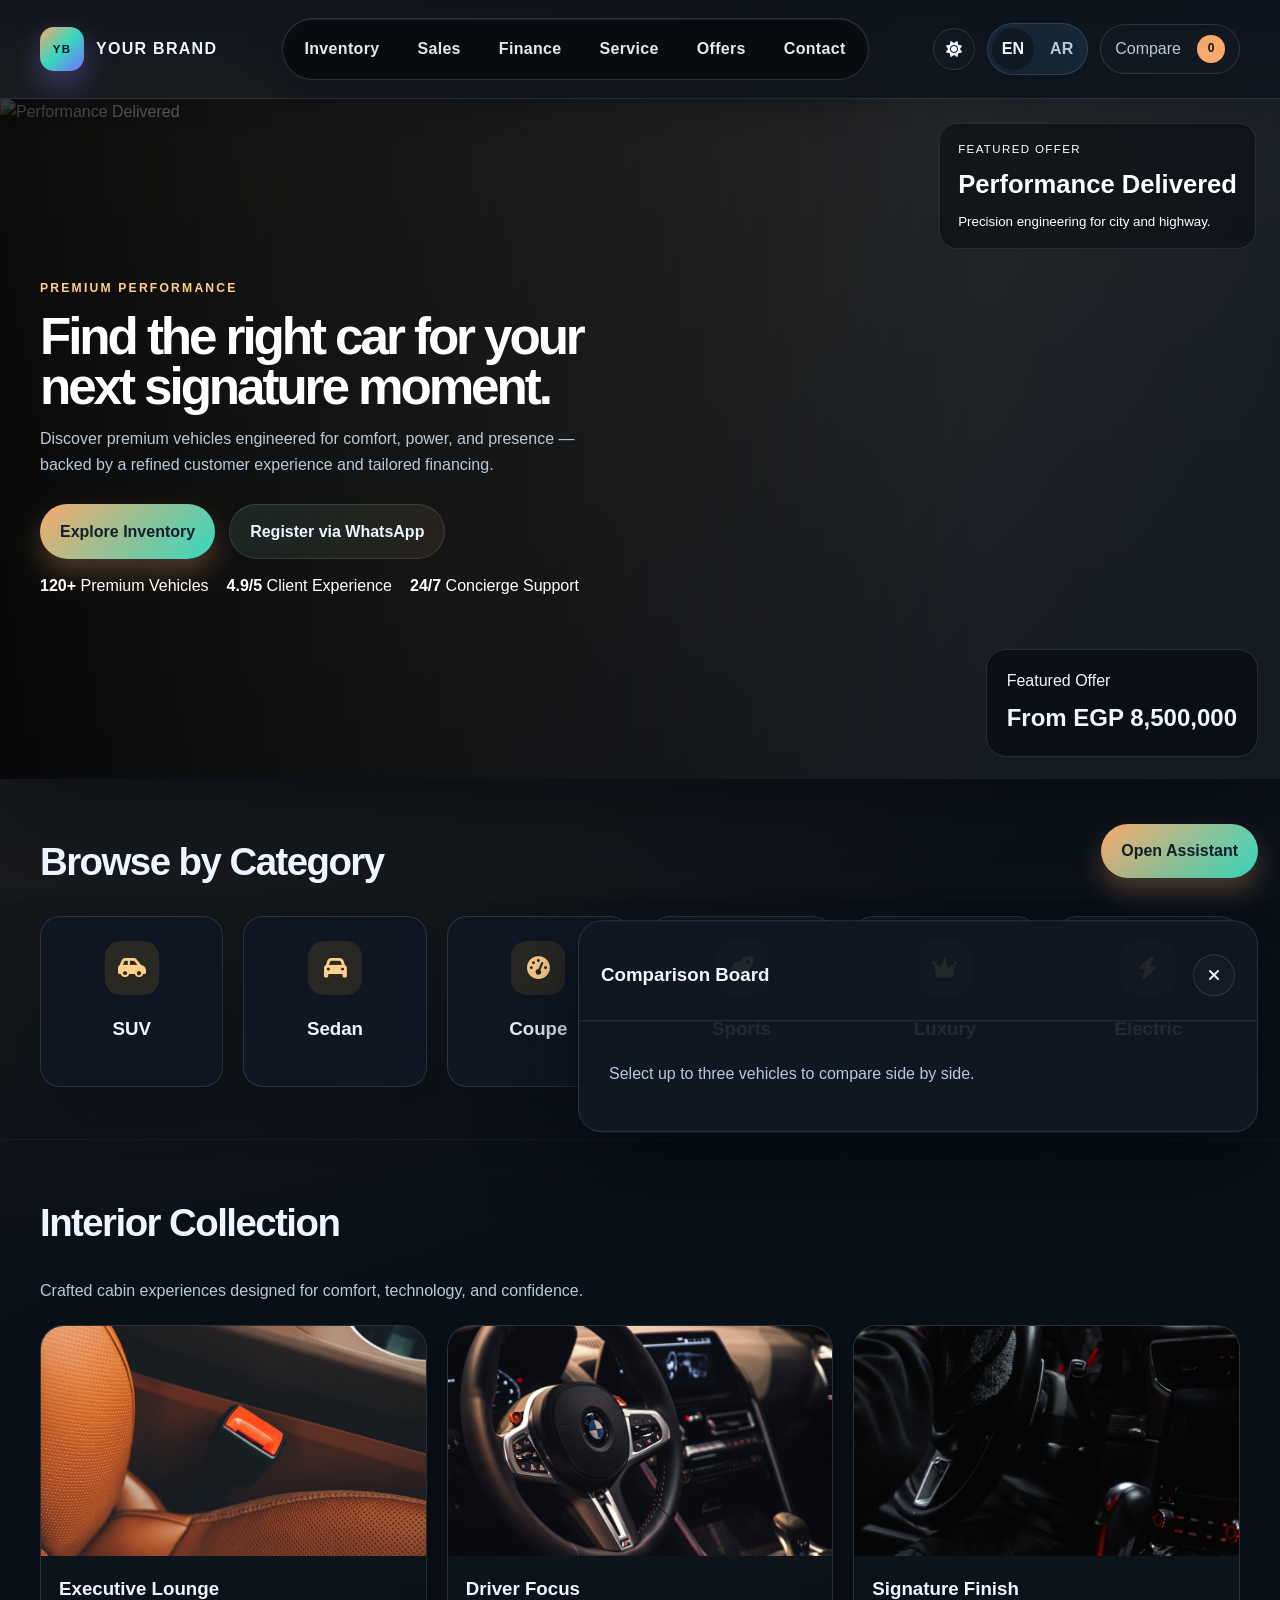
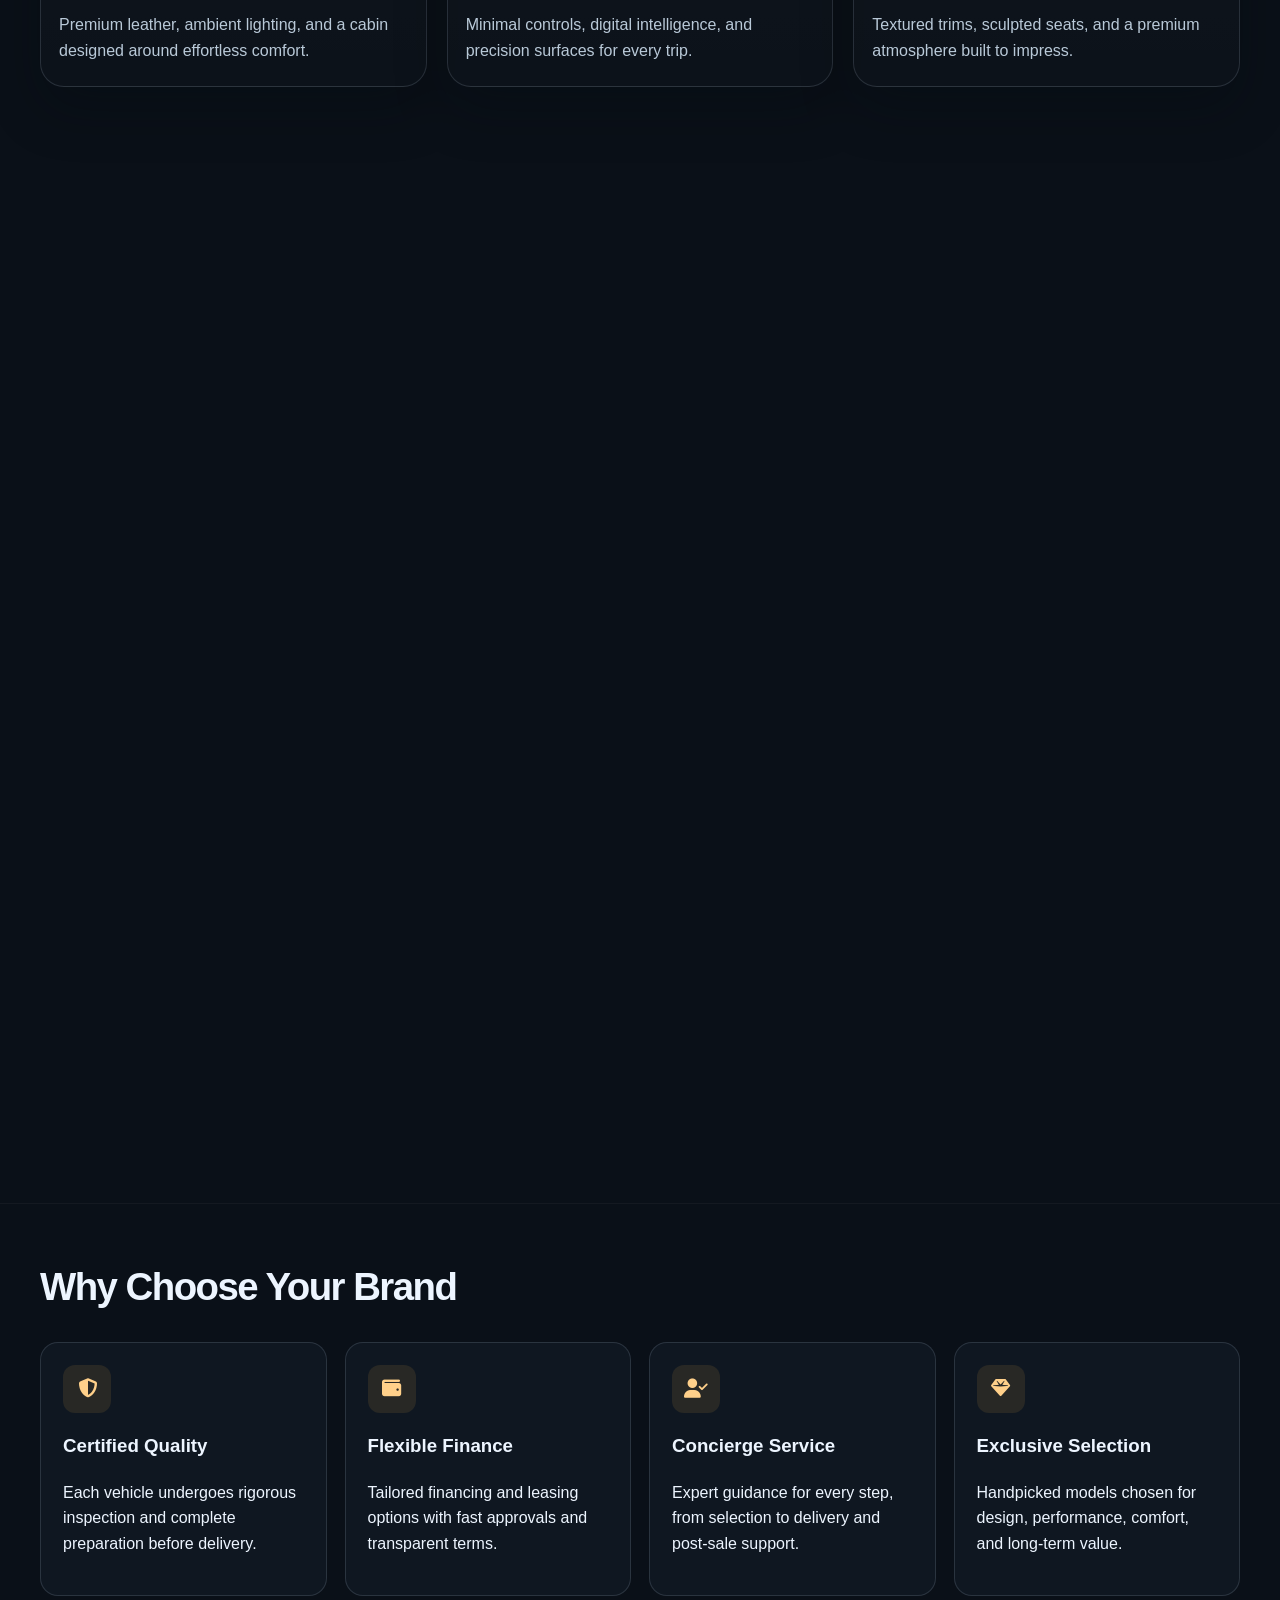
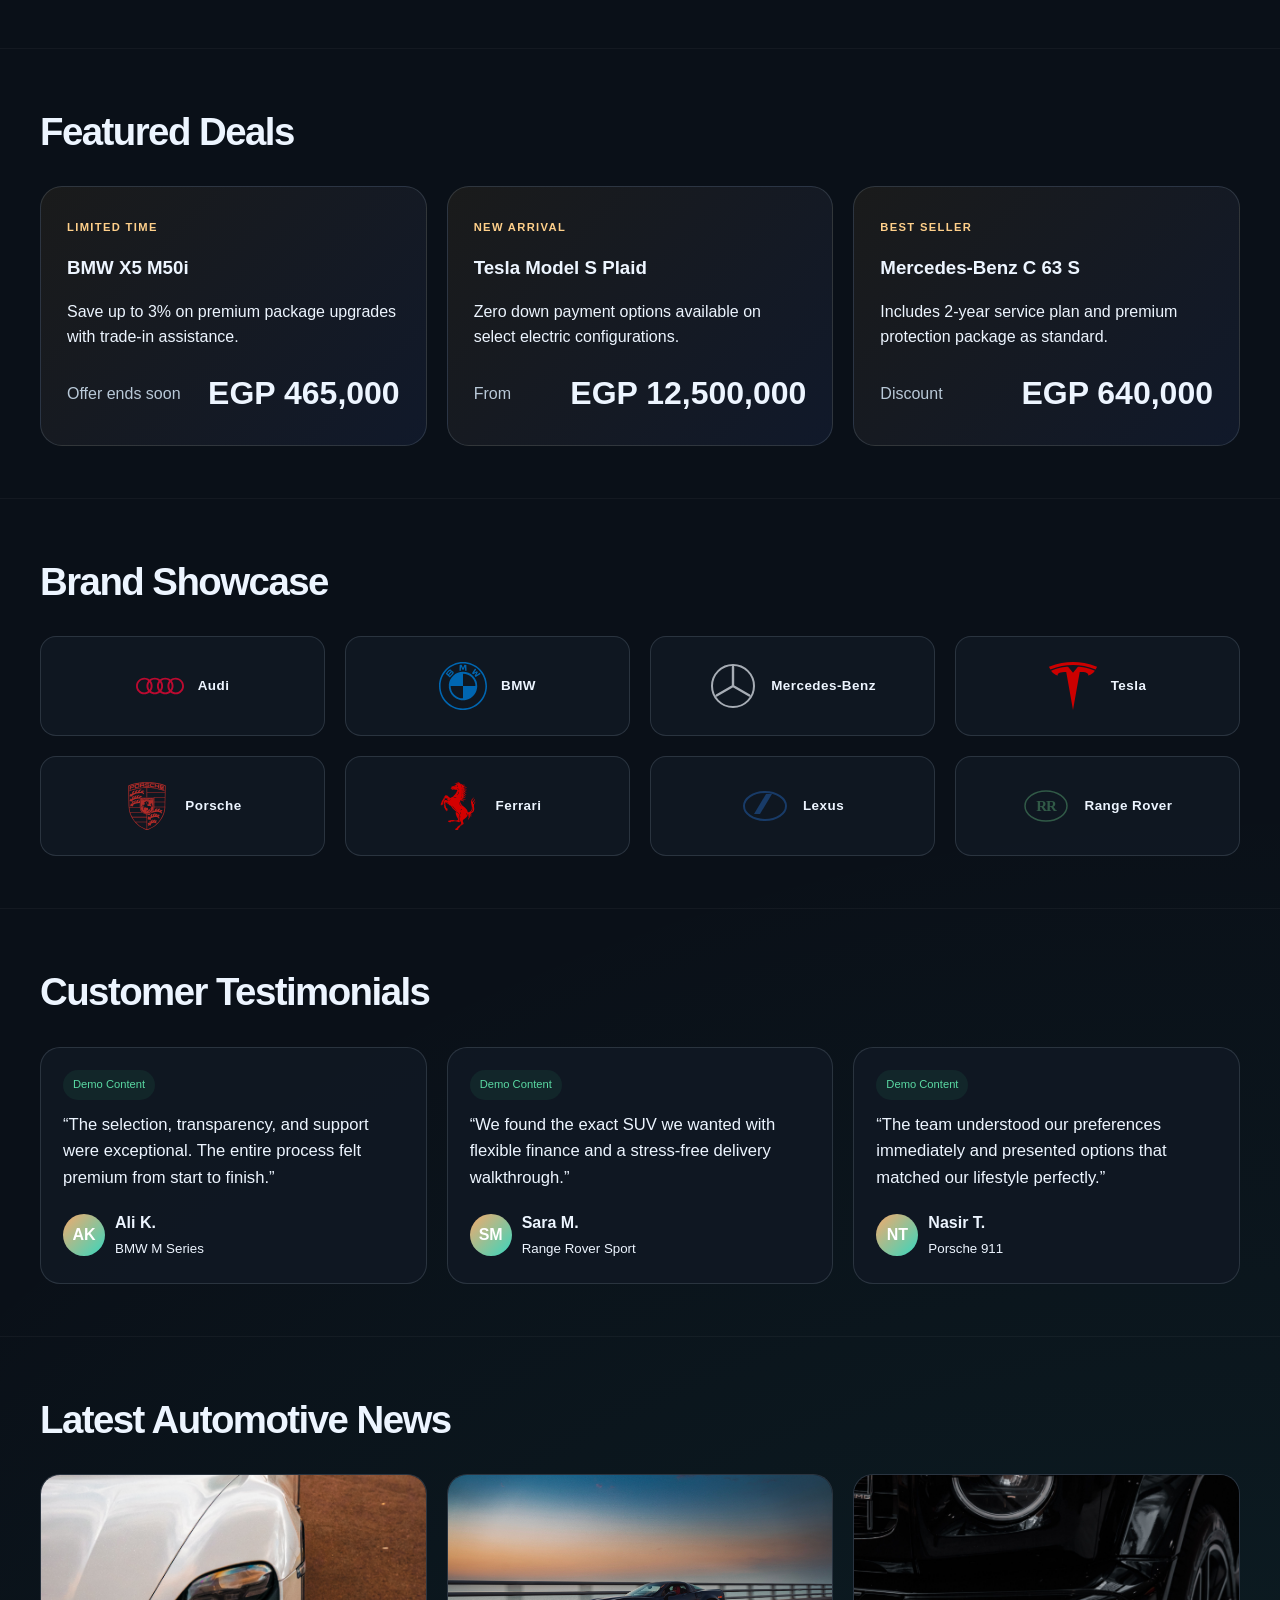
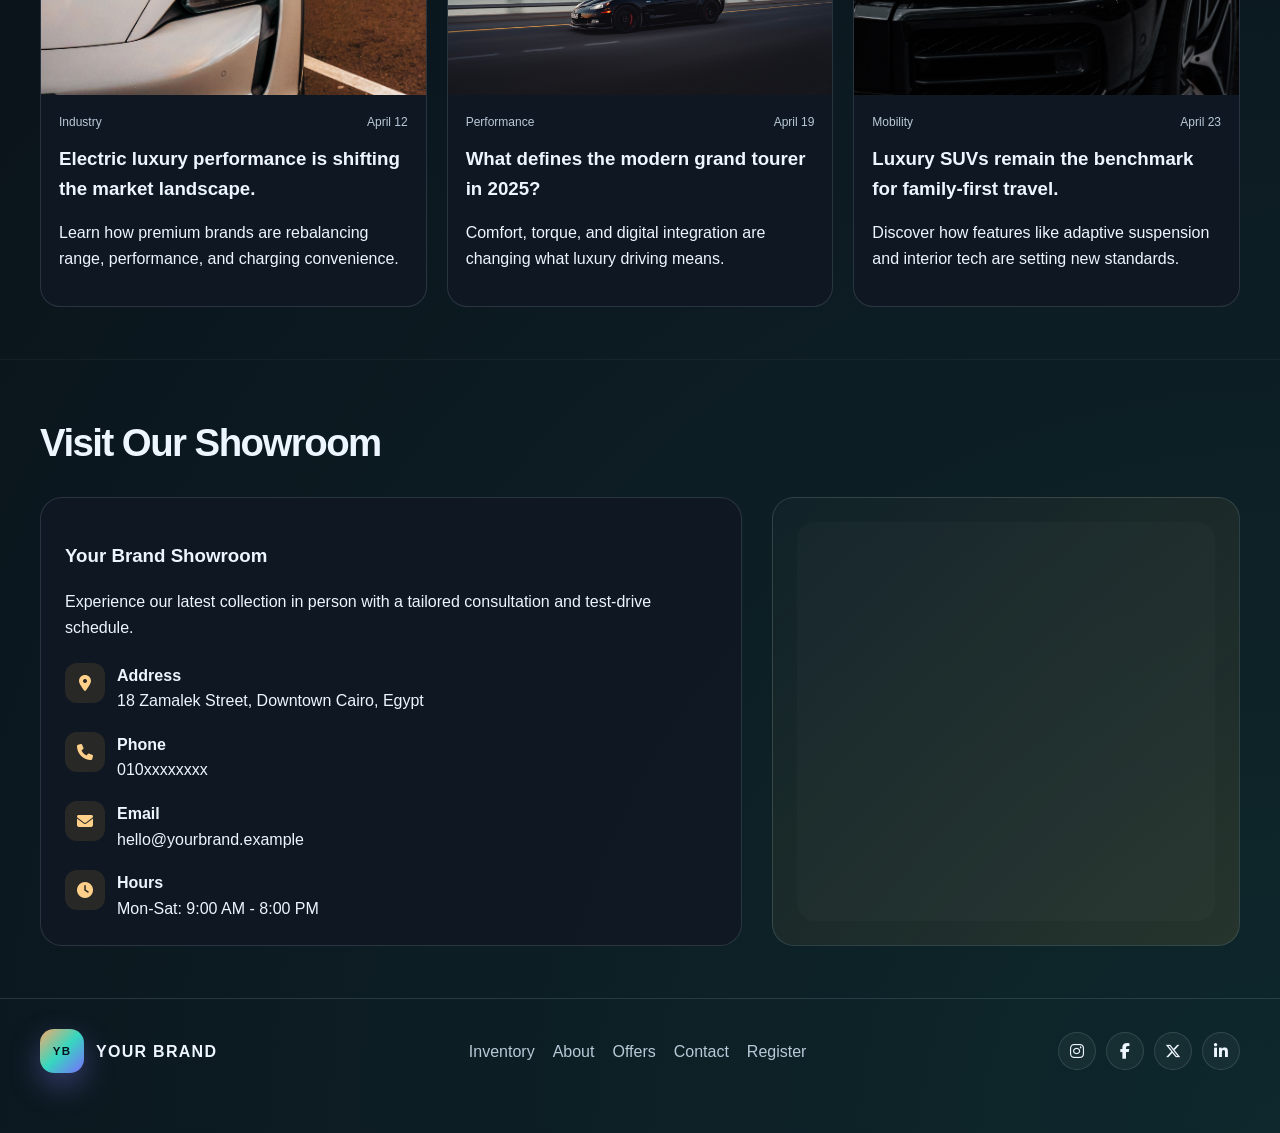
==== index.html @ ea5b1058 "First Car showroom" ====
<!DOCTYPE html>
<html lang="en" dir="ltr">
  <head>
    <meta charset="UTF-8" />
    <meta name="viewport" content="width=device-width, initial-scale=1.0" />
    <meta name="description" content="Your Brand offers premium luxury, performance, and electric vehicles with concierge support and tailored financing." />
    <title>Your Brand | Premium Car Dealership</title>
    <link rel="preconnect" href="https://fonts.googleapis.com" />
    <link rel="preconnect" href="https://fonts.gstatic.com" crossorigin />
    <link href="https://fonts.googleapis.com/css2?family=Inter:wght@400;500;600;700;800;900&display=swap" rel="stylesheet" />
    <link rel="stylesheet" href="https://cdnjs.cloudflare.com/ajax/libs/font-awesome/6.5.2/css/all.min.css" />
    <link rel="stylesheet" href="styles.css" />
    <script src="vehicle-data.js" defer></script>
    <script src="app.js" defer></script>
  </head>
  <body data-page="home">
    <header class="site-header">
      <div class="container header-inner">
        <a href="index.html" class="brand" aria-label="Your Brand home">
          <span class="brand-mark" aria-hidden="true"></span>
          <span>Your Brand</span>
        </a>

        <nav class="main-nav" aria-label="Main navigation" data-i18n-aria-label="mainNavigation">
          <a href="inventory.html" data-i18n="navInventory">Inventory</a>
          <a href="sales.html" data-i18n="navSales">Sales</a>
          <a href="finance.html" data-i18n="navFinance">Finance</a>
          <a href="service.html" data-i18n="navService">Service</a>
          <a href="#offers" data-i18n="navbarOffers">Offers</a>
          <a href="#contact" data-i18n="navbarContact">Contact</a>
        </nav>

        <div class="control-row">
          <button id="theme-toggle" class="icon-button" aria-label="Switch to light mode"><i class="fas fa-moon"></i></button>
          <div class="lang-switcher" aria-label="Language switcher" data-i18n-aria-label="languageSwitcher">
            <button class="lang-option is-active" data-lang-option="en" aria-pressed="true">EN</button>
            <button class="lang-option" data-lang-option="ar" aria-pressed="false">AR</button>
          </div>
          <button id="compare-toggle" class="ghost-button" type="button">Compare <span class="compare-badge" data-compare-count>0</span></button>
        </div>
      </div>
    </header>

    <main>
      <section class="hero">
        <div class="container hero-inner">
          <div class="hero-copy">
            <span class="eyebrow" data-i18n="heroEyebrow">Premium Performance</span>
            <h1 data-i18n="heroTitle">Find the right car for your next signature moment.</h1>
            <p data-i18n="heroText">Discover premium vehicles engineered for comfort, power, and presence — backed by a refined customer experience and tailored financing.</p>
            <div class="hero-actions">
              <a href="inventory.html" class="btn btn-primary" data-i18n="exploreInventory">Explore Inventory</a>
              <a href="register.html" class="btn btn-secondary" data-i18n="registerViaWhatsApp">Register via WhatsApp</a>
            </div>
            <ul class="hero-metrics" aria-label="Dealership stats">
              <li><strong>120+</strong> <span data-i18n="heroMetric1">Premium Vehicles</span></li>
              <li><strong>4.9/5</strong> <span data-i18n="heroMetric2">Client Experience</span></li>
              <li><strong>24/7</strong> <span data-i18n="heroMetric3">Concierge Support</span></li>
            </ul>
          </div>

          <div class="hero-visual">
            <div class="hero-gallery" aria-live="polite"></div>
            <div class="hero-badge">
              <span data-i18n="featuredOffer">Featured Offer</span>
              <strong><span data-i18n="offerFrom">From</span> <span data-featured-price>EGP 8,500,000</span></strong>
            </div>
          </div>
        </div>
      </section>

      <section class="section" data-reveal>
        <div class="container">
          <div class="section-header">
            <h2 data-i18n="categoriesTitle">Browse by Category</h2>
          </div>

          <div class="category-grid">
            <article class="category-card" data-reveal><div class="icon"><i class="fas fa-car-side"></i></div><h3 data-i18n="categorySUV">SUV</h3></article>
            <article class="category-card" data-reveal><div class="icon"><i class="fas fa-car"></i></div><h3 data-i18n="categorySedan">Sedan</h3></article>
            <article class="category-card" data-reveal><div class="icon"><i class="fas fa-tachometer-alt"></i></div><h3 data-i18n="categoryCoupe">Coupe</h3></article>
            <article class="category-card" data-reveal><div class="icon"><i class="fas fa-rocket"></i></div><h3 data-i18n="categorySports">Sports</h3></article>
            <article class="category-card" data-reveal><div class="icon"><i class="fas fa-crown"></i></div><h3 data-i18n="categoryLuxury">Luxury</h3></article>
            <article class="category-card" data-reveal><div class="icon"><i class="fas fa-bolt"></i></div><h3 data-i18n="categoryElectric">Electric</h3></article>
          </div>
        </div>
      </section>

      <section class="section" data-reveal>
        <div class="container">
          <div class="section-header">
            <h2 data-i18n="interiorTitle">Interior Collection</h2>
          </div>
          <p class="section-intro" data-i18n="interiorIntro">Crafted cabin experiences designed for comfort, technology, and confidence.</p>
          <div class="interior-grid">
            <article class="interior-card" data-reveal>
              <img src="pexels-mohit-hambiria-92377455-17339319.jpg" alt="Executive lounge interior" />
              <div class="interior-card__content">
                <h3 data-i18n="interiorLounge">Executive Lounge</h3>
                <p data-i18n="interiorDescription1">Premium leather, ambient lighting, and a cabin designed around effortless comfort.</p>
              </div>
            </article>
            <article class="interior-card" data-reveal>
              <img src="pexels-jarne-aerts-3175149-6873675.jpg" alt="Driver-focused cabin" />
              <div class="interior-card__content">
                <h3 data-i18n="interiorDrive">Driver Focus</h3>
                <p data-i18n="interiorDescription2">Minimal controls, digital intelligence, and precision surfaces for every trip.</p>
              </div>
            </article>
            <article class="interior-card" data-reveal>
              <img src="pexels-tima-miroshnichenko-6872585.jpg" alt="Luxury interior detail" />
              <div class="interior-card__content">
                <h3 data-i18n="interiorSignature">Signature Finish</h3>
                <p data-i18n="interiorDescription3">Textured trims, sculpted seats, and a premium atmosphere built to impress.</p>
              </div>
            </article>
          </div>
        </div>
      </section>

      <section class="section" data-reveal>
        <div class="container">
          <div class="section-header">
            <h2 data-i18n="ourDepartments">Our Departments</h2>
          </div>
          <div class="department-grid">
            <article class="department-card" data-reveal>
              <div class="icon"><i class="fas fa-car-side"></i></div>
              <h3 data-i18n="navSales">Sales</h3>
              <p data-i18n="deptSalesText">Find the right premium vehicle based on budget, lifestyle, and usage.</p>
              <a href="sales.html" class="text-link" data-i18n="visitDepartment">Visit department</a>
            </article>
            <article class="department-card" data-reveal>
              <div class="icon"><i class="fas fa-wallet"></i></div>
              <h3 data-i18n="navFinance">Finance</h3>
              <p data-i18n="deptFinanceText">Tailored financing and payment plans built around your ownership goals.</p>
              <a href="finance.html" class="text-link" data-i18n="visitDepartment">Visit department</a>
            </article>
            <article class="department-card" data-reveal>
              <div class="icon"><i class="fas fa-screwdriver-wrench"></i></div>
              <h3 data-i18n="navService">Service</h3>
              <p data-i18n="deptServiceText">Keep every performance machine in top form with premium care and support.</p>
              <a href="service.html" class="text-link" data-i18n="visitDepartment">Visit department</a>
            </article>
            <article class="department-card" data-reveal>
              <div class="icon"><i class="fas fa-user-plus"></i></div>
              <h3 data-i18n="navRegister">Registration</h3>
              <p data-i18n="deptRegistrationText">Send your inquiry directly to our WhatsApp team for a quick response.</p>
              <a href="register.html" class="text-link" data-i18n="registerNow">Register now</a>
            </article>
          </div>
        </div>
      </section>

      <section class="section" id="inventory-preview" data-reveal>
        <div class="container">
          <div class="section-header">
            <h2 data-i18n="featuredTitle">Featured Vehicles</h2>
            <a href="inventory.html" data-i18n="viewAllInventory">View All</a>
          </div>
          <div id="featured-vehicles" class="featured-grid"></div>
        </div>
      </section>

      <section class="section" id="about">
        <div class="container">
          <div class="section-header">
            <h2 data-i18n="whyUsTitle">Why Choose Your Brand</h2>
          </div>
          <div class="why-grid">
            <article class="feature-box">
              <div class="icon"><i class="fas fa-shield-alt"></i></div>
              <h3 data-i18n="whyQuality">Certified Quality</h3>
              <p data-i18n="whyQualityText">Each vehicle undergoes rigorous inspection and complete preparation before delivery.</p>
            </article>
            <article class="feature-box">
              <div class="icon"><i class="fas fa-wallet"></i></div>
              <h3 data-i18n="whyFinance">Flexible Finance</h3>
              <p data-i18n="whyFinanceText">Tailored financing and leasing options with fast approvals and transparent terms.</p>
            </article>
            <article class="feature-box">
              <div class="icon"><i class="fas fa-user-check"></i></div>
              <h3 data-i18n="whyConcierge">Concierge Service</h3>
              <p data-i18n="whyConciergeText">Expert guidance for every step, from selection to delivery and post-sale support.</p>
            </article>
            <article class="feature-box">
              <div class="icon"><i class="fas fa-gem"></i></div>
              <h3 data-i18n="whyExclusive">Exclusive Selection</h3>
              <p data-i18n="whyExclusiveText">Handpicked models chosen for design, performance, comfort, and long-term value.</p>
            </article>
          </div>
        </div>
      </section>

      <section class="section" id="offers">
        <div class="container">
          <div class="section-header">
            <h2 data-i18n="offersTitle">Featured Deals</h2>
          </div>
          <div class="offers-grid">
            <article class="offer-card">
              <span class="tag" data-i18n="offerTagLimited">Limited Time</span>
              <h3>BMW X5 M50i</h3>
              <p data-i18n="offerLuxuryText">Save up to 3% on premium package upgrades with trade-in assistance.</p>
              <div class="offer-meta">
                <span data-i18n="offerEndsSoon">Offer ends soon</span>
                <span class="price" data-offer-price="bmw-x5-m50i" data-price-mode="discount" data-price-rate="0.03">EGP 465,000</span>
              </div>
            </article>
            <article class="offer-card">
              <span class="tag" data-i18n="offerTagNew">New Arrival</span>
              <h3>Tesla Model S Plaid</h3>
              <p data-i18n="offerElectricText">Zero down payment options available on select electric configurations.</p>
              <div class="offer-meta">
                <span data-i18n="offerFrom">From</span>
                <span class="price" data-offer-price="tesla-model-s-plaid">EGP 12,500,000</span>
              </div>
            </article>
            <article class="offer-card">
              <span class="tag" data-i18n="offerTagBest">Best Seller</span>
              <h3>Mercedes-Benz C 63 S</h3>
              <p data-i18n="offerServiceText">Includes 2-year service plan and premium protection package as standard.</p>
              <div class="offer-meta">
                <span data-i18n="offerDiscount">Discount</span>
                <span class="price" data-offer-price="mercedes-c63-s" data-price-mode="discount" data-price-rate="0.05">EGP 640,000</span>
              </div>
            </article>
          </div>
        </div>
      </section>

      <section class="section">
        <div class="container">
          <div class="section-header">
            <h2 data-i18n="brandsTitle">Brand Showcase</h2>
          </div>
          <div class="brand-showcase">
            <div class="brand-pill">
              <img class="brand-pill__logo" src="assets/brands/audi.svg" alt="" />
              <span class="brand-pill__wordmark">Audi</span>
            </div>
            <div class="brand-pill">
              <img class="brand-pill__logo" src="assets/brands/bmw.svg" alt="" />
              <span class="brand-pill__wordmark">BMW</span>
            </div>
            <div class="brand-pill">
              <svg class="brand-pill__logo brand-pill__logo--mercedes" viewBox="0 0 48 48" aria-hidden="true">
                <circle cx="24" cy="24" r="21" fill="none" stroke="currentColor" stroke-width="2" />
                <path d="M24 24V5M24 24 7.55 33.5M24 24l16.45 9.5" fill="none" stroke="currentColor" stroke-width="2.4" stroke-linecap="round" />
              </svg>
              <span class="brand-pill__wordmark">Mercedes-Benz</span>
            </div>
            <div class="brand-pill">
              <img class="brand-pill__logo" src="assets/brands/tesla.svg" alt="" />
              <span class="brand-pill__wordmark">Tesla</span>
            </div>
            <div class="brand-pill">
              <img class="brand-pill__logo" src="assets/brands/porsche.svg" alt="" />
              <span class="brand-pill__wordmark">Porsche</span>
            </div>
            <div class="brand-pill">
              <img class="brand-pill__logo" src="assets/brands/ferrari.svg" alt="" />
              <span class="brand-pill__wordmark">Ferrari</span>
            </div>
            <div class="brand-pill">
              <svg class="brand-pill__logo brand-pill__logo--lexus" viewBox="0 0 48 48" aria-hidden="true">
                <ellipse cx="24" cy="24" rx="21" ry="14" fill="none" stroke="currentColor" stroke-width="2" />
                <path d="M31 12 19 32h-6l12-20z" fill="currentColor" />
              </svg>
              <span class="brand-pill__wordmark">Lexus</span>
            </div>
            <div class="brand-pill">
              <svg class="brand-pill__logo brand-pill__logo--range-rover" viewBox="0 0 48 48" aria-hidden="true">
                <ellipse cx="24" cy="24" rx="21" ry="15" fill="none" stroke="currentColor" stroke-width="1.5" />
                <text x="24" y="29" text-anchor="middle" fill="currentColor" font-family="Georgia, serif" font-size="15" font-weight="700" letter-spacing="-1">RR</text>
              </svg>
              <span class="brand-pill__wordmark">Range Rover</span>
            </div>
          </div>
        </div>
      </section>

      <section class="section">
        <div class="container">
          <div class="section-header">
            <h2 data-i18n="testimonialsTitle">Customer Testimonials</h2>
          </div>
          <div class="testimonial-grid">
            <article class="testimonial-card">
              <span class="badge" data-i18n="demoContent">Demo Content</span>
              <blockquote data-i18n="testimonialOne">“The selection, transparency, and support were exceptional. The entire process felt premium from start to finish.”</blockquote>
              <div class="author">
                <div class="avatar">AK</div>
                <div><strong>Ali K.</strong><br><small>BMW M Series</small></div>
              </div>
            </article>
            <article class="testimonial-card">
              <span class="badge" data-i18n="demoContent">Demo Content</span>
              <blockquote data-i18n="testimonialTwo">“We found the exact SUV we wanted with flexible finance and a stress-free delivery walkthrough.”</blockquote>
              <div class="author">
                <div class="avatar">SM</div>
                <div><strong>Sara M.</strong><br><small>Range Rover Sport</small></div>
              </div>
            </article>
            <article class="testimonial-card">
              <span class="badge" data-i18n="demoContent">Demo Content</span>
              <blockquote data-i18n="testimonialThree">“The team understood our preferences immediately and presented options that matched our lifestyle perfectly.”</blockquote>
              <div class="author">
                <div class="avatar">NT</div>
                <div><strong>Nasir T.</strong><br><small>Porsche 911</small></div>
              </div>
            </article>
          </div>
        </div>
      </section>

      <section class="section">
        <div class="container">
          <div class="section-header">
            <h2 data-i18n="newsTitle">Latest Automotive News</h2>
          </div>
          <div class="news-grid">
            <article class="news-card">
              <img src="pexels-photobombcars-11202317.jpg" alt="Electric vehicle news" />
              <div class="news-card__content">
                <div class="meta"><span data-i18n="newsCategoryIndustry">Industry</span><span>April 12</span></div>
                <h3 data-i18n="newsOneTitle">Electric luxury performance is shifting the market landscape.</h3>
                <p data-i18n="newsOneText">Learn how premium brands are rebalancing range, performance, and charging convenience.</p>
              </div>
            </article>
            <article class="news-card">
              <img src="pexels-a2pro-6509107.jpg" alt="Performance drive story" />
              <div class="news-card__content">
                <div class="meta"><span data-i18n="newsCategoryPerformance">Performance</span><span>April 19</span></div>
                <h3 data-i18n="newsTwoTitle">What defines the modern grand tourer in 2025?</h3>
                <p data-i18n="newsTwoText">Comfort, torque, and digital integration are changing what luxury driving means.</p>
              </div>
            </article>
            <article class="news-card">
              <img src="pexels-lgorincioi-8265503.jpg" alt="SUV and family mobility" />
              <div class="news-card__content">
                <div class="meta"><span data-i18n="newsCategoryMobility">Mobility</span><span>April 23</span></div>
                <h3 data-i18n="newsThreeTitle">Luxury SUVs remain the benchmark for family-first travel.</h3>
                <p data-i18n="newsThreeText">Discover how features like adaptive suspension and interior tech are setting new standards.</p>
              </div>
            </article>
          </div>
        </div>
      </section>

      <section class="section" id="contact">
        <div class="container">
          <div class="section-header">
            <h2 data-i18n="contactTitle">Visit Our Showroom</h2>
          </div>

          <div class="contact-wrap">
            <div class="contact-details">
              <h3 data-i18n="showroomName">Your Brand Showroom</h3>
              <p data-i18n="showroomDescription">Experience our latest collection in person with a tailored consultation and test-drive schedule.</p>
              <ul class="contact-list">
                <li class="contact-row">
                  <i class="fas fa-map-marker-alt"></i>
                  <div>
                    <strong data-i18n="address">Address</strong><br>
                    <span>18 Zamalek Street, Downtown Cairo, Egypt</span>
                  </div>
                </li>
                <li class="contact-row">
                  <i class="fas fa-phone"></i>
                  <div>
                    <strong data-i18n="phone">Phone</strong><br>
                    <span data-i18n="registerPhonePlaceholder">010xxxxxxxx</span>
                  </div>
                </li>
                <li class="contact-row">
                  <i class="fas fa-envelope"></i>
                  <div>
                    <strong data-i18n="email">Email</strong><br>
                    <span data-i18n="contactEmailText">hello@yourbrand.example</span>
                  </div>
                </li>
                <li class="contact-row">
                  <i class="fas fa-clock"></i>
                  <div>
                    <strong data-i18n="hours">Hours</strong><br>
                    <span data-i18n="contactHoursText">Mon-Sat: 9:00 AM - 8:00 PM</span>
                  </div>
                </li>
              </ul>
            </div>
 
            <div class="map-placeholder">
              <iframe
                class="map-frame"
                src="https://www.google.com/maps?q=Cairo%20Downtown%2C%20Egypt&z=13&output=embed"
                loading="lazy"
                referrerpolicy="no-referrer-when-downgrade"
                title="Your Brand showroom location map"
                allowfullscreen>
              </iframe>
            </div>
          </div>
        </div>
      </section>
    </main>

    <footer class="site-footer">
      <div class="container footer-inner">
        <div>
          <div class="brand" aria-label="Your Brand footer logo">
            <span class="brand-mark" aria-hidden="true"></span>
            <span>Your Brand</span>
          </div>
        </div>
        <div class="footer-links">
          <a href="inventory.html">Inventory</a>
          <a href="#about">About</a>
          <a href="#offers">Offers</a>
          <a href="#contact">Contact</a>
          <a href="register.html">Register</a>
        </div>
        <div class="social-links">
          <a href="#" aria-label="Instagram"><i class="fab fa-instagram"></i></a>
          <a href="#" aria-label="Facebook"><i class="fab fa-facebook-f"></i></a>
          <a href="#" aria-label="X"><i class="fab fa-x-twitter"></i></a>
          <a href="#" aria-label="LinkedIn"><i class="fab fa-linkedin-in"></i></a>
        </div>
      </div>
    </footer>

    <aside id="compare-panel" class="compare-panel" aria-label="Vehicle comparison panel" data-i18n-aria-label="compareTitle" aria-hidden="true">
      <div class="compare-panel__header">
        <h3 data-i18n="compareTitle">Comparison Board</h3>
        <button id="compare-close" class="icon-button" type="button" aria-label="Close comparison panel" data-i18n-aria-label="closeComparison"><i class="fas fa-xmark"></i></button>
      </div>
      <div class="compare-panel__body">
        <table id="compare-table" class="compare-table"></table>
      </div>
    </aside>

    <aside id="assistant-widget" class="assistant-widget" aria-live="polite">
      <div class="assistant-header">
        <strong><span class="dot"></span> <span data-i18n="assistantTitle">Dealership Assistant</span></strong>
        <div class="assistant-actions">
          <button id="assistant-minimize" type="button" aria-label="Minimize assistant"><i class="fas fa-window-minimize"></i></button>
          <button id="assistant-close" type="button" aria-label="Close assistant"><i class="fas fa-xmark"></i></button>
        </div>
      </div>
      <div class="assistant-body">
        <div id="assistant-output" class="assistant-message" data-i18n="assistantDefault">I can recommend vehicles from the current inventory, explain differences, and help you book a test drive.</div>
      </div>
      <div class="assistant-form">
        <form id="assistant-form">
          <input id="assistant-input" type="text" data-i18n-placeholder="assistantPlaceholder" placeholder="Ask about budget, features, or vehicle matching…" />
          <button type="submit" data-i18n="assistantAsk">Ask</button>
        </form>
      </div>
    </aside>

    <button id="assistant-toggle" class="btn btn-primary assistant-reopen" type="button" data-i18n="assistantOpen">Open Assistant</button>
  </body>
</html>
---- styles.css ----
:root {
  --bg: #0a1018;
  --bg-alt: #121d2d;
  --panel: rgba(17, 24, 35, 0.92);
  --panel-soft: #182738;
  --line: rgba(196, 211, 235, 0.15);
  --text: #edf5ff;
  --muted: #b9c9d8;
  --primary: #f6a96b;
  --primary-strong: #ffd08a;
  --secondary: #36d7bf;
  --secondary-strong: #8df0dd;
  --accent: #7a6dff;
  --accent-soft: rgba(122, 109, 255, 0.17);
  --success: #5ad9a3;
  --danger: #ff6f7f;
  --shadow: 0 30px 90px rgba(4, 9, 15, 0.7);
  --soft-shadow: 0 22px 52px rgba(4, 9, 15, 0.28);
  --container: min(1200px, calc(100% - 40px));
}

body[data-theme="light"] {
  --bg: #f5efe7;
  --bg-alt: #f8f3eb;
  --panel: rgba(255, 255, 255, 0.96);
  --panel-soft: #f4ece1;
  --line: rgba(42, 54, 70, 0.12);
  --text: #1d2a37;
  --muted: #597084;
  --primary: #bd5d2a;
  --primary-strong: #d77b45;
  --secondary: #0f8f82;
  --secondary-strong: #39b9aa;
  --accent: #5f51d7;
  --success: #16845a;
  --danger: #d14c5f;
  --shadow: 0 22px 54px rgba(38, 41, 47, 0.1);
  --soft-shadow: 0 16px 38px rgba(38, 41, 47, 0.08);
}

@media (prefers-reduced-motion: reduce) {
  * {
    animation-duration: 0.01ms !important;
    animation-iteration-count: 1 !important;
    transition-duration: 0.01ms !important;
    scroll-behavior: auto !important;
  }
}

* { box-sizing: border-box; }
html { scroll-behavior: smooth; }
body {
  margin: 0;
  background:
    radial-gradient(circle at top left, rgba(242, 169, 75, 0.15), transparent 22%),
    radial-gradient(circle at bottom right, rgba(42, 212, 191, 0.12), transparent 32%),
    linear-gradient(180deg, rgba(255,255,255,0.04), transparent 18%), var(--bg);
  color: var(--text);
  font-family: "Segoe UI", Tahoma, Geneva, Verdana, sans-serif;
  line-height: 1.6;
}

body::before {
  content: "";
  position: fixed;
  inset: 0;
  background-image: linear-gradient(rgba(255,255,255,0.02), rgba(255,255,255,0.02));
  background-size: 120px 120px;
  opacity: 0.45;
  pointer-events: none;
}

body[data-theme="light"] {
  background:
    radial-gradient(circle at top left, rgba(242, 169, 75, 0.16), transparent 22%),
    linear-gradient(180deg, rgba(255,255,255,0.7), transparent 18%), var(--bg);
}

img { max-width: 100%; display: block; }
a { color: inherit; text-decoration: none; }
button, input, select, textarea { font: inherit; }

.container {
  width: var(--container);
  margin: 0 auto;
}

.site-header {
  position: sticky;
  top: 0;
  z-index: 1000;
  backdrop-filter: blur(18px);
  background: linear-gradient(180deg, rgba(11, 17, 26, 0.84), rgba(15, 22, 31, 0.62));
  border-bottom: 1px solid var(--line);
  box-shadow: 0 8px 24px rgba(0, 0, 0, 0.12);
}
body[data-theme="light"] .site-header {
  background: linear-gradient(180deg, rgba(255, 255, 255, 0.94), rgba(244, 238, 228, 0.82));
}

.header-inner {
  display: flex;
  align-items: center;
  justify-content: space-between;
  gap: 20px;
  padding: 18px 0;
}

.brand {
  display: flex;
  align-items: center;
  gap: 12px;
  font-weight: 800;
  letter-spacing: 0.08em;
  text-transform: uppercase;
}

.brand-mark {
  width: 44px;
  height: 44px;
  border-radius: 14px;
  background: linear-gradient(135deg, var(--primary), var(--secondary), var(--accent));
  position: relative;
  display: grid;
  place-items: center;
  color: #09131b;
  box-shadow: 0 12px 30px rgba(138, 125, 255, 0.35);
}

.brand-mark::before {
  content: "YB";
  font-size: 0.72rem;
  font-weight: 900;
}

.main-nav {
  display: flex;
  align-items: center;
  gap: 10px;
  color: rgba(255, 255, 255, 0.9);
  background: rgba(7, 12, 17, 0.88);
  border: 1px solid rgba(255,255,255,0.14);
  border-radius: 999px;
  padding: 7px 8px;
  box-shadow: inset 0 1px 0 rgba(255,255,255,0.08), 0 18px 42px rgba(4, 9, 17, 0.22);
}

.main-nav a {
  position: relative;
  padding: 10px 14px;
  font-weight: 700;
  letter-spacing: 0.02em;
  border-radius: 999px;
  transition: all 0.25s ease;
  color: rgba(255, 255, 255, 0.9);
}

.main-nav a::after {
  content: "";
  position: absolute;
  left: 12px;
  right: 12px;
  bottom: 4px;
  height: 2px;
  background: linear-gradient(90deg, var(--secondary), var(--primary), var(--accent));
  transform: scaleX(0);
  transform-origin: center;
  transition: transform 0.2s ease;
}

.main-nav a:hover,
.main-nav a:focus-visible {
  color: #fff;
  background: linear-gradient(135deg, rgba(246,169,107,0.12), rgba(54,215,191,0.12), rgba(122,109,255,0.12));
  box-shadow: inset 0 0 0 1px rgba(255,255,255,0.08);
}

.main-nav a:hover::after,
.main-nav a:focus-visible::after {
  transform: scaleX(1);
}

.control-row {
  display: flex;
  align-items: center;
  gap: 12px;
}

.icon-button, .ghost-button, .btn {
  display: inline-flex;
  align-items: center;
  justify-content: center;
  gap: 8px;
  border-radius: 999px;
  border: 1px solid var(--line);
  background: rgba(255,255,255,0.02);
  color: var(--text);
  cursor: pointer;
  transition: all 0.25s ease;
}

.icon-button {
  width: 42px;
  height: 42px;
}

button:disabled {
 opacity: 0.7;
 cursor: not-allowed;
}

.ghost-button {
  padding: 10px 14px;
  color: var(--muted);
}

.lang-switcher {
  display: inline-flex;
  align-items: center;
  gap: 6px;
  background: var(--panel-soft);
  border: 1px solid var(--line);
  border-radius: 999px;
  padding: 4px;
}

.lang-option {
  border: 0;
  background: transparent;
  color: var(--muted);
  padding: 8px 10px;
  border-radius: 999px;
  cursor: pointer;
  font-weight: 600;
}
.lang-option.is-active {
  background: var(--panel);
  color: var(--text);
  box-shadow: var(--soft-shadow);
}

.btn {
  padding: 14px 20px;
  border: 0;
  font-weight: 600;
}

.btn-primary {
  background: linear-gradient(135deg, var(--primary), var(--secondary));
  color: #11212a;
  box-shadow: 0 14px 26px rgba(255, 179, 111, 0.25);
}

.btn-secondary {
  background: linear-gradient(135deg, rgba(122, 240, 212, 0.1), rgba(255, 179, 111, 0.08));
  border: 1px solid var(--line);
}

.btn-ghost {
  background: transparent;
  border: 1px solid var(--line);
  color: var(--text);
  padding: 10px 14px;
}

.compare-badge {
  min-width: 28px;
  min-height: 28px;
  border-radius: 50%;
  background: var(--primary);
  color: #111722;
  display: inline-grid;
  place-items: center;
  font-size: 0.75rem;
  font-weight: 700;
  margin-inline-start: 8px;
}

.hero {
  padding: 0;
}

.hero .container {
  width: 100%;
}

.hero-inner {
  position: relative;
}

.hero-copy {
  position: absolute;
  z-index: 3;
  top: 50%;
  inset-inline-start: max(40px, calc((100% - 1200px) / 2));
  width: min(560px, calc(55% - 40px));
  transform: translateY(-50%);
  display: grid;
  gap: 14px;
}

.hero-copy h1,
.hero-copy p,
.hero-copy .hero-metrics,
.hero-copy .hero-metrics strong {
  color: #fff;
}

.eyebrow {
  color: var(--primary-strong);
  text-transform: uppercase;
  letter-spacing: 0.18em;
  font-size: 0.76rem;
  font-weight: 700;
}

.hero-copy h1 {
  font-size: clamp(2.4rem, 4vw, 4.6rem);
  line-height: 0.98;
  margin: 0;
  letter-spacing: -0.06em;
}

.hero-copy p {
  color: var(--muted);
  margin: 0;
  max-width: 620px;
}

.hero-actions {
  display: flex;
  flex-wrap: wrap;
  gap: 14px;
  margin-top: 12px;
}

.hero-metrics {
  display: flex;
  flex-wrap: wrap;
  gap: 18px;
  padding: 0;
  margin: 0;
  list-style: none;
  color: var(--muted);
}

.hero-metrics strong { color: var(--text); }

.hero-visual {
  position: relative;
  z-index: 0;
}

.hero-gallery {
  position: relative;
  overflow: hidden;
  height: clamp(420px, 54vw, 680px);
  box-shadow: var(--shadow);
  background: rgba(255,255,255,0.03);
  transform: translateY(0);
}

.hero-gallery::after {
  content: "";
  position: absolute;
  z-index: 1;
  inset: 0;
  background: linear-gradient(90deg, rgba(0,0,0,0.76), rgba(0,0,0,0.38) 42%, transparent 76%);
  pointer-events: none;
}

.hero-slide {
  position: absolute;
  inset: 0;
  opacity: 0;
  transform: scale(1.04);
  transition: opacity 0.8s ease, transform 0.8s ease;
}

.hero-slide.is-active {
  opacity: 1;
  transform: scale(1);
}

.hero-slide img {
  width: 100%;
  height: 100%;
  object-fit: cover;
}

.hero-slide__content {
  position: absolute;
  z-index: 2;
  top: 24px;
  right: 24px;
  display: flex;
  flex-direction: column;
  gap: 6px;
  background: rgba(7, 12, 17, 0.54);
  border: 1px solid rgba(255,255,255,0.1);
  backdrop-filter: blur(6px);
  border-radius: 18px;
  padding: 16px 18px;
  max-width: min(360px, 36%);
}

.hero-slide__content span {
  font-size: 0.72rem;
  text-transform: uppercase;
  letter-spacing: 0.12em;
  color: rgba(255, 255, 255, 0.86);
}

.hero-slide__content strong {
  font-size: clamp(1.3rem, 2vw, 2rem);
  color: #fff;
}

.hero-slide__content small {
  color: rgba(255, 255, 255, 0.82);
}

.hero-badge {
  position: absolute;
  right: 22px;
  bottom: 22px;
  background: rgba(9,12,18,0.78);
  border: 1px solid var(--line);
  backdrop-filter: blur(12px);
  padding: 18px 20px;
  border-radius: 20px;
  min-width: 220px;
}

.hero-badge strong {
  display: block;
  font-size: 1.5rem;
  margin-top: 6px;
}

.section {
  padding: 52px 0;
}

.section + .section {
  border-top: 1px solid rgba(255, 255, 255, 0.04);
}

[data-reveal] {
  opacity: 0;
  transform: translateY(24px);
  transition: opacity 0.7s ease, transform 0.7s ease;
}

[data-reveal].is-visible {
  opacity: 1;
  transform: translateY(0);
}

.section-header {
  display: flex;
  align-items: end;
  justify-content: space-between;
  gap: 16px;
  margin-bottom: 24px;
}

.section-header h2 {
  margin: 0;
  font-size: clamp(2rem, 3vw, 2.8rem);
  letter-spacing: -0.04em;
}

.section-header a {
  color: var(--primary-strong);
  font-weight: 600;
}

.section-intro {
  max-width: 720px;
  color: var(--muted);
  margin: 0 0 22px;
}

.category-grid, .offers-grid, .news-grid, .testimonial-grid, .featured-grid, .inventory-grid, .similar-grid, .brand-showcase, .department-grid, .interior-grid {
  display: grid;
  gap: 20px;
}

.category-grid {
  grid-template-columns: repeat(6, minmax(0, 1fr));
}

.department-grid {
  grid-template-columns: repeat(4, minmax(0, 1fr));
}

.interior-grid {
  grid-template-columns: repeat(3, minmax(0, 1fr));
  gap: 20px;
}

.interior-card {
  background: linear-gradient(180deg, rgba(255,255,255,0.03), rgba(255,255,255,0.01));
  border: 1px solid var(--line);
  border-radius: 24px;
  overflow: hidden;
  box-shadow: var(--soft-shadow);
}

.interior-card img {
  height: 230px;
  width: 100%;
  object-fit: cover;
}

.interior-card__content {
  padding: 18px 18px 22px;
}

.interior-card__content h3 {
  margin: 0 0 8px;
}

.interior-card__content p {
  margin: 0;
  color: var(--muted);
}

.department-card {
  background: linear-gradient(180deg, rgba(255,255,255,0.02), rgba(255,255,255,0.015));
  border: 1px solid var(--line);
  border-radius: 22px;
  padding: 24px 20px;
  box-shadow: var(--soft-shadow);
  position: relative;
  overflow: hidden;
}

.department-card:nth-child(1) {
  background: linear-gradient(180deg, rgba(242,169,75,0.08), rgba(255,255,255,0.02));
}

.department-card:nth-child(2) {
  background: linear-gradient(180deg, rgba(42,212,191,0.08), rgba(255,255,255,0.02));
}

.department-card:nth-child(3) {
  background: linear-gradient(180deg, rgba(139,107,255,0.08), rgba(255,255,255,0.02));
}

.department-card:nth-child(4) {
  background: linear-gradient(180deg, rgba(255,109,122,0.08), rgba(255,255,255,0.02));
}

.department-card .icon {
  width: 52px;
  height: 52px;
  display: grid;
  place-items: center;
  border-radius: 16px;
  background: rgba(255,255,255,0.06);
  color: var(--primary-strong);
  margin-bottom: 14px;
  font-size: 1.35rem;
  border: 1px solid rgba(255,255,255,0.08);
}

.department-card h3 {
  margin: 0 0 10px;
}

.department-card p {
  margin: 0;
  color: var(--muted);
}

.text-link {
  display: inline-block;
  margin-top: 14px;
  color: var(--primary-strong);
  font-weight: 700;
}

.category-card {
  background: var(--panel);
  border: 1px solid var(--line);
  border-radius: 20px;
  padding: 24px 18px;
  text-align: center;
  box-shadow: var(--soft-shadow);
  transition: transform 0.25s ease, border-color 0.25s ease;
}
.category-card:hover {
  transform: translateY(-4px);
  border-color: rgba(217, 164, 65, 0.7);
}
.category-card .icon {
  width: 54px;
  height: 54px;
  display: grid;
  place-items: center;
  border-radius: 16px;
  margin: 0 auto 12px;
  background: rgba(217, 164, 65, 0.12);
  color: var(--primary-strong);
  font-size: 1.4rem;
}

.featured-grid {
  grid-template-columns: repeat(4, minmax(0, 1fr));
}

.vehicle-card {
  background: var(--panel);
  border: 1px solid var(--line);
  border-radius: 24px;
  overflow: hidden;
  box-shadow: var(--soft-shadow);
  transition: transform 0.25s ease, border-color 0.25s ease;
}
.vehicle-card:hover {
  transform: translateY(-6px);
  border-color: rgba(217, 164, 65, 0.6);
}

.vehicle-card__media {
  position: relative;
  aspect-ratio: 1.35;
  overflow: hidden;
}
.vehicle-card__media img {
  width: 100%;
  height: 100%;
  object-fit: cover;
}

.vehicle-card__status {
  position: absolute;
  left: 14px;
  top: 14px;
  background: rgba(19, 22, 31, 0.82);
  border: 1px solid var(--line);
  padding: 7px 10px;
  border-radius: 999px;
  font-size: 0.72rem;
  font-weight: 700;
}
.vehicle-card__status.available { color: var(--success); }
.vehicle-card__status.limited { color: var(--secondary); }
.vehicle-card__status.reserved { color: var(--danger); }

.vehicle-card__actions {
  position: absolute;
  display: flex;
  gap: 8px;
  right: 14px;
  bottom: 14px;
}
.card-action {
  width: 38px;
  height: 38px;
  border-radius: 50%;
  border: 1px solid var(--line);
  background: rgba(11, 16, 24, 0.7);
  color: var(--text);
  cursor: pointer;
}
.card-action.is-active {
  background: rgba(217, 164, 65, 0.2);
  color: var(--primary-strong);
}

.vehicle-card__body {
  padding: 18px 18px 16px;
}
.vehicle-card__meta {
  display: flex;
  justify-content: space-between;
  color: var(--muted);
  font-size: 0.74rem;
  text-transform: uppercase;
  letter-spacing: 0.08em;
}
.vehicle-card__body h3 {
  margin: 10px 0 8px;
  font-size: 1.5rem;
  line-height: 1.1;
}
.vehicle-card__body h3 span {
  font-size: 0.8rem;
  color: var(--muted);
  font-weight: 400;
  margin-inline-start: 8px;
}
.vehicle-card__specs {
  display: flex;
  flex-wrap: wrap;
  gap: 8px;
  color: var(--muted);
  font-size: 0.78rem;
}
.vehicle-card__specs span {
  background: rgba(255,255,255,0.03);
  border: 1px solid var(--line);
  border-radius: 999px;
  padding: 5px 8px;
}
.vehicle-card__footer {
  margin-top: 18px;
  display: flex;
  justify-content: space-between;
  align-items: end;
  gap: 12px;
}
.price-group {
  display: grid;
  gap: 3px;
}
.price-group .label {
  color: var(--muted);
  font-size: 0.68rem;
  text-transform: uppercase;
  letter-spacing: 0.08em;
}
.price-group strong {
  font-size: 1.25rem;
}
.card-links {
  display: flex;
  gap: 8px;
}

.department-page {
  padding: 54px 0 90px;
}

.department-hero {
  display: grid;
  grid-template-columns: 1fr 1fr;
  gap: 24px;
  align-items: center;
  margin-bottom: 28px;
}

.department-hero h1 {
  margin: 16px 0 16px;
  font-size: clamp(2.5rem, 5vw, 4rem);
  line-height: 1;
  letter-spacing: -0.06em;
}

.department-hero p {
  color: var(--muted);
  max-width: 580px;
}

.department-visual {
  overflow: hidden;
  border-radius: 28px;
  border: 1px solid var(--line);
  box-shadow: var(--shadow);
}

.department-visual img {
  width: 100%;
  height: 100%;
  min-height: 420px;
  object-fit: cover;
}

.department-content {
  margin-top: 20px;
}

.register-page {
  padding: 54px 0 90px;
}

.register-shell {
  display: grid;
  grid-template-columns: 0.9fr 1.1fr;
  gap: 24px;
  align-items: start;
}

.register-sidebar,
.register-form {
  background: var(--panel);
  border: 1px solid var(--line);
  border-radius: 24px;
  box-shadow: var(--soft-shadow);
  padding: 28px;
}

.register-sidebar h1 {
  margin: 14px 0;
  font-size: clamp(2.1rem, 4vw, 3rem);
  letter-spacing: -0.05em;
}

.register-sidebar p {
  color: var(--muted);
}

.info-list {
  list-style: none;
  margin: 22px 0 0;
  padding: 0;
  display: grid;
  gap: 12px;
  color: var(--text);
}

.info-list li {
  display: flex;
  align-items: center;
  gap: 10px;
}

.info-list i {
  width: 36px;
  height: 36px;
  display: grid;
  place-items: center;
  border-radius: 12px;
  background: rgba(217, 164, 65, 0.12);
  color: var(--primary-strong);
}

.register-form .form-grid {
  grid-template-columns: repeat(2, minmax(0, 1fr));
}

.register-form .form-field {
  opacity: 0;
  transform: translateY(12px);
}

.register-shell.is-visible .register-sidebar > *,
.register-shell.is-visible .register-form .form-field,
.register-shell.is-visible .register-footer {
  animation: registerContentIn 0.55s ease both;
}

.register-shell.is-visible .register-sidebar > *:nth-child(1) { animation-delay: 0.08s; }
.register-shell.is-visible .register-sidebar > *:nth-child(2) { animation-delay: 0.16s; }
.register-shell.is-visible .register-sidebar > *:nth-child(3) { animation-delay: 0.24s; }
.register-shell.is-visible .register-sidebar > *:nth-child(4) { animation-delay: 0.32s; }
.register-shell.is-visible .register-form .form-field:nth-child(1) { animation-delay: 0.12s; }
.register-shell.is-visible .register-form .form-field:nth-child(2) { animation-delay: 0.19s; }
.register-shell.is-visible .register-form .form-field:nth-child(3) { animation-delay: 0.26s; }
.register-shell.is-visible .register-form .form-field:nth-child(4) { animation-delay: 0.33s; }
.register-shell.is-visible .register-form .form-field:nth-child(5) { animation-delay: 0.40s; }
.register-shell.is-visible .register-form .form-field:nth-child(6) { animation-delay: 0.47s; }
.register-shell.is-visible .register-form .form-field:nth-child(7) { animation-delay: 0.54s; }
.register-shell.is-visible .register-footer { animation-delay: 0.61s; }

@keyframes registerContentIn {
  from {
    opacity: 0;
    transform: translateY(12px);
  }
  to {
    opacity: 1;
    transform: translateY(0);
  }
}

.form-field--full {
  grid-column: 1 / -1;
}

.register-footer {
  align-items: center;
}

.registration-message {
  display: none;
  border-radius: 12px;
  padding: 10px 12px;
  font-weight: 600;
}

.registration-message.is-success {
  display: block;
  background: rgba(57, 217, 138, 0.12);
  color: var(--success);
}

.registration-message.is-error {
  display: block;
  background: rgba(255, 94, 91, 0.12);
  color: var(--danger);
}

.why-grid {
  display: grid;
  grid-template-columns: repeat(4, minmax(0, 1fr));
  gap: 18px;
}
.feature-box {
  background: var(--panel);
  border: 1px solid var(--line);
  border-radius: 18px;
  padding: 22px;
}
.feature-box .icon {
  width: 48px;
  height: 48px;
  border-radius: 12px;
  display: grid;
  place-items: center;
  background: rgba(217,164,65,0.12);
  color: var(--primary-strong);
  margin-bottom: 12px;
  font-size: 1.2rem;
}

.offers-grid {
  grid-template-columns: repeat(3, minmax(0, 1fr));
}
.offer-card {
  padding: 26px;
  border-radius: 22px;
  background: linear-gradient(135deg, rgba(217,164,65,0.08), rgba(94,138,255,0.08));
  border: 1px solid var(--line);
}
.offer-card .tag {
  color: var(--primary-strong);
  text-transform: uppercase;
  letter-spacing: 0.12em;
  font-size: 0.7rem;
  font-weight: 700;
}
.offer-card h3 { margin: 14px 0 8px; }
.offer-card .offer-meta {
  display: flex;
  justify-content: space-between;
  align-items: center;
  margin-top: 18px;
  color: var(--muted);
}
.offer-card .price {
  font-size: 2rem;
  color: var(--text);
  font-weight: 700;
}

.brand-showcase {
  grid-template-columns: repeat(4, minmax(0, 1fr));
  margin-top: 18px;
}
.brand-pill {
  display: flex;
  align-items: center;
  justify-content: center;
  gap: 14px;
  min-height: 100px;
  padding: 18px;
  border-radius: 16px;
  background: var(--panel);
  border: 1px solid var(--line);
  color: var(--text);
  font-weight: 700;
  transition: transform 0.2s ease, border-color 0.2s ease, box-shadow 0.2s ease;
}

.brand-pill:hover {
  transform: translateY(-2px);
  border-color: var(--primary);
  box-shadow: var(--soft-shadow);
}

.brand-pill__logo {
  display: block;
  flex: 0 0 48px;
  width: 48px;
  height: 48px;
  object-fit: contain;
  color: var(--primary-strong);
}

.brand-pill__logo--mercedes {
  color: #a7adb5;
}

.brand-pill__logo--lexus {
  color: #183b68;
}

.brand-pill__logo--range-rover {
  color: #315a47;
}

.brand-pill__wordmark {
  color: var(--text);
  font-size: 0.84rem;
  font-weight: 700;
  letter-spacing: 0.035em;
  line-height: 1.25;
}

.price-estimate-note {
  display: block;
  color: var(--muted);
  font-size: 0.78rem;
  margin-top: 4px;
}

.testimonial-grid {
  grid-template-columns: repeat(3, minmax(0, 1fr));
}
.testimonial-card {
  background: var(--panel);
  border: 1px solid var(--line);
  border-radius: 20px;
  padding: 22px;
}
.testimonial-card .badge {
  display: inline-flex;
  padding: 6px 10px;
  border-radius: 999px;
  background: rgba(57,217,138,0.08);
  color: var(--success);
  font-size: 0.7rem;
  margin-bottom: 12px;
}
.testimonial-card blockquote {
  margin: 0 0 18px;
  font-size: 1.04rem;
  color: var(--text);
}
.author {
  display: flex;
  align-items: center;
  gap: 10px;
}
.author .avatar {
  width: 42px;
  height: 42px;
  border-radius: 50%;
  display: grid;
  place-items: center;
  color: white;
  background: linear-gradient(135deg, var(--primary), var(--secondary));
  font-weight: 700;
}

.news-grid {
  grid-template-columns: repeat(3, minmax(0, 1fr));
}
.news-card {
  background: var(--panel);
  border: 1px solid var(--line);
  border-radius: 20px;
  overflow: hidden;
}
.news-card img {
  height: 220px;
  width: 100%;
  object-fit: cover;
}
.news-card__content {
  padding: 18px;
}
.news-card .meta {
  display: flex;
  justify-content: space-between;
  color: var(--muted);
  font-size: 0.75rem;
}
.news-card h3 { margin: 12px 0 10px; }

.contact-wrap {
  display: grid;
  grid-template-columns: 1.2fr 0.8fr;
  gap: 30px;
  align-items: stretch;
}
.contact-details, .map-placeholder {
  background: var(--panel);
  border: 1px solid var(--line);
  border-radius: 22px;
  padding: 24px;
}
.contact-list {
  list-style: none;
  padding: 0;
  margin: 22px 0 0;
  display: grid;
  gap: 18px;
}
.contact-row {
  display: flex;
  gap: 12px;
  align-items: flex-start;
}
.contact-row i {
  width: 40px;
  height: 40px;
  display: grid;
  place-items: center;
  border-radius: 12px;
  background: rgba(217,164,65,0.12);
  color: var(--primary-strong);
}
.map-placeholder {
  display: grid;
  place-items: center;
  min-height: 240px;
  background: linear-gradient(135deg, rgba(255,255,255,0.02), rgba(217,164,65,0.12));
  color: var(--muted);
  overflow: hidden;
}

.map-frame {
  width: 100%;
  height: 100%;
  min-height: 320px;
  border: 0;
  border-radius: 18px;
  background: rgba(255,255,255,0.02);
}

.site-footer {
  padding: 30px 0 60px;
  border-top: 1px solid var(--line);
}
.footer-inner {
  display: flex;
  justify-content: space-between;
  gap: 30px;
  align-items: center;
}
.footer-links {
  display: flex;
  flex-wrap: wrap;
  gap: 18px;
  color: var(--muted);
}
.social-links {
  display: flex;
  gap: 10px;
}
.social-links a {
  width: 38px;
  height: 38px;
  display: grid;
  place-items: center;
  border-radius: 50%;
  background: rgba(255,255,255,0.04);
  border: 1px solid var(--line);
}

.inventory-page {
  padding: 54px 0 100px;
}
.inventory-shell {
  display: grid;
  grid-template-columns: 300px minmax(0, 1fr);
  gap: 24px;
}
.filters-panel {
  background: var(--panel);
  border: 1px solid var(--line);
  border-radius: 22px;
  box-shadow: var(--soft-shadow);
  padding: 20px;
  height: fit-content;
  position: sticky;
  top: 96px;
}
.filter-group {
  display: grid;
  gap: 10px;
  margin-bottom: 18px;
}
.filter-group label {
  color: var(--muted);
  font-size: 0.8rem;
  text-transform: uppercase;
  letter-spacing: 0.08em;
}
.filter-select, .filter-input {
  width: 100%;
  background: rgba(255,255,255,0.02);
  border: 1px solid var(--line);
  color: var(--text);
  border-radius: 12px;
  padding: 11px 12px;
}
.filter-row {
  display: flex;
  justify-content: space-between;
  align-items: center;
  gap: 10px;
  margin-top: 12px;
}
.catalog-panel {
  display: grid;
  gap: 18px;
}
.toolbar {
  display: flex;
  justify-content: space-between;
  align-items: center;
  gap: 12px;
}
.result-count {
  color: var(--muted);
  font-weight: 600;
}
.sort-box select {
  background: var(--panel);
  border: 1px solid var(--line);
  color: var(--text);
  border-radius: 12px;
  padding: 10px 12px;
}

.inventory-grid {
  grid-template-columns: repeat(2, minmax(0, 1fr));
}
.empty-card {
  background: var(--panel);
  border: 1px solid var(--line);
  border-radius: 18px;
  padding: 26px;
  text-align: center;
}

.favorite-list {
  display: grid;
  gap: 12px;
}
.favorites-grid {
  display: grid;
  grid-template-columns: repeat(2, minmax(0, 1fr));
  gap: 14px;
}
.favorite-item {
  display: flex;
  gap: 14px;
  align-items: center;
  background: var(--panel);
  border: 1px solid var(--line);
  border-radius: 16px;
  padding: 8px 12px;
}
.favorite-item img {
  width: 96px;
  height: 80px;
  border-radius: 12px;
  object-fit: cover;
}
.favorite-item h4 { margin: 0; }
.favorite-item p { margin: 4px 0; color: var(--muted); }
.favorite-actions { display: flex; justify-content: space-between; gap: 10px; }
.link-button, .text-button {
  border: 0;
  background: transparent;
  color: var(--primary-strong);
  cursor: pointer;
  font-weight: 600;
}
.muted-callout {
  color: var(--muted);
}

.detail-page {
  padding: 54px 0 80px;
}
.detail-hero {
  display: grid;
  grid-template-columns: 1.15fr 0.85fr;
  gap: 22px;
  align-items: start;
}
.image-gallery {
  background: var(--panel);
  border: 1px solid var(--line);
  border-radius: 26px;
  padding: 18px;
  box-shadow: var(--soft-shadow);
}
.main-image-box {
  position: relative;
  overflow: hidden;
  border-radius: 24px;
  aspect-ratio: 1.45;
  cursor: zoom-in;
}
.main-image-box img {
  width: 100%;
  height: 100%;
  object-fit: cover;
}
.gallery-nav {
  position: absolute;
  inset: auto 14px 14px 14px;
  display: flex;
  justify-content: space-between;
  gap: 10px;
}
.gallery-control {
  width: 42px;
  height: 42px;
  background: rgba(10,12,18,0.7);
  border: 1px solid var(--line);
  color: var(--text);
  border-radius: 50%;
  cursor: pointer;
}
.gallery-thumbs {
  display: grid;
  grid-template-columns: repeat(4, minmax(0, 1fr));
  gap: 10px;
  margin-top: 12px;
}
.thumb-button {
  padding: 0;
  border: 1px solid var(--line);
  background: transparent;
  border-radius: 14px;
  overflow: hidden;
  cursor: pointer;
}
.thumb-button.is-active {
  border-color: rgba(217,164,65,0.8);
}
.thumb-button img {
  width: 100%;
  height: 88px;
  object-fit: cover;
}
.detail-summary {
  display: grid;
  gap: 18px;
  background: var(--panel);
  border: 1px solid var(--line);
  border-radius: 26px;
  padding: 22px;
}
.detail-summary h1 {
  margin: 0;
  font-size: clamp(2rem, 3vw, 3rem);
  letter-spacing: -0.05em;
}
.detail-price-line {
  display: flex;
  align-items: center;
  justify-content: space-between;
  gap: 12px;
  border-bottom: 1px solid var(--line);
  padding-bottom: 10px;
}
.big-price {
  font-size: 2rem;
  font-weight: 800;
}
.detail-price-group {
  min-width: 0;
}
.availability-pill {
  padding: 8px 12px;
  border-radius: 999px;
  background: rgba(57,217,138,0.08);
  color: var(--success);
  font-weight: 700;
}
.vehicle-actions {
  display: flex;
  flex-wrap: wrap;
  gap: 10px;
}
.action-button {
  background: var(--panel-soft);
  border: 1px solid var(--line);
  border-radius: 999px;
  color: var(--text);
  padding: 12px 16px;
  cursor: pointer;
}
.action-button.is-active {
  background: rgba(217,164,65,0.07);
  color: var(--primary-strong);
  border-color: rgba(217,164,65,0.35);
}
.summary-grid {
  display: grid;
  grid-template-columns: repeat(2, minmax(0, 1fr));
  gap: 12px;
}
.summary-item {
  display: flex;
  justify-content: space-between;
  gap: 10px;
  background: rgba(255,255,255,0.02);
  border: 1px solid var(--line);
  border-radius: 14px;
  padding: 10px 12px;
  color: var(--muted);
}
.summary-item strong { color: var(--text); }

.content-grid {
  display: grid;
  grid-template-columns: 1.2fr 0.8fr;
  gap: 22px;
  margin-top: 28px;
}
.detail-card {
  background: var(--panel);
  border: 1px solid var(--line);
  border-radius: 24px;
  padding: 24px;
  box-shadow: var(--soft-shadow);
}
.detail-card h3 {
  margin: 0 0 14px;
  font-size: 1.6rem;
}
.detail-card p { color: var(--muted); }
.feature-list {
  display: grid;
  grid-template-columns: repeat(2, minmax(0, 1fr));
  gap: 10px 18px;
  list-style: none;
  padding: 0;
  margin: 0;
  color: var(--text);
}
.feature-list li::before {
  content: "•";
  color: var(--primary-strong);
  margin-inline-end: 8px;
}
.spec-list {
  display: grid;
  gap: 10px;
}
.spec-item {
  display: flex;
  justify-content: space-between;
  gap: 12px;
  padding: 12px 14px;
  background: rgba(255,255,255,0.02);
  border: 1px solid var(--line);
  border-radius: 12px;
}
.spec-item span { color: var(--muted); }

.similar-grid {
  grid-template-columns: repeat(3, minmax(0, 1fr));
  margin-top: 18px;
}
.similar-card {
  background: var(--panel);
  border: 1px solid var(--line);
  border-radius: 18px;
  overflow: hidden;
}
.similar-card img {
  height: 200px;
  width: 100%;
  object-fit: cover;
}
.similar-card__content {
  padding: 14px;
}
.similar-card__content h4 { margin: 0 0 8px; }

.finance-panel,
.booking-panel {
  margin-top: 26px;
  background: var(--panel);
  border: 1px solid var(--line);
  border-radius: 22px;
  padding: 24px;
}
.form-grid {
  display: grid;
  grid-template-columns: repeat(2, minmax(0, 1fr));
  gap: 14px;
}
.form-field {
  display: grid;
  gap: 8px;
}
.form-field label {
  color: var(--muted);
  font-size: 0.82rem;
  text-transform: uppercase;
  letter-spacing: 0.08em;
}
.form-field input, .form-field select, .form-field textarea {
  width: 100%;
  border: 1px solid var(--line);
  border-radius: 12px;
  background: rgba(255,255,255,0.02);
  color: var(--text);
  padding: 11px 12px;
}
.form-footer {
  margin-top: 16px;
  display: flex;
  align-items: center;
  justify-content: space-between;
  gap: 18px;
}
.result-box {
  color: var(--primary-strong);
  font-weight: 600;
}
.booking-message,
.status-message {
  display: none;
  border-radius: 12px;
  padding: 12px 14px;
  margin-top: 12px;
  font-weight: 600;
}
.booking-message.is-success,
.status-message.success {
  background: rgba(57,217,138,0.12);
  color: var(--success);
  display: block;
}
.booking-message.is-error,
.status-message.warning {
  background: rgba(255,94,91,0.1);
  color: var(--danger);
  display: block;
}
.booking-message.is-visible,
.status-message.is-visible {
  display: block;
}

.compare-panel {
  position: fixed;
  right: 22px;
  bottom: 22px;
  width: min(680px, calc(100% - 28px));
  max-height: 72vh;
  overflow: auto;
  background: var(--panel);
  border: 1px solid var(--line);
  border-radius: 24px;
  box-shadow: var(--shadow);
  transform: translateY(120%);
  transition: transform 0.28s ease;
  z-index: 999;
}
.compare-panel.is-open {
  transform: translateY(0);
}
.compare-panel__header {
  display: flex;
  align-items: center;
  justify-content: space-between;
  gap: 10px;
  padding: 20px 22px 12px;
  border-bottom: 1px solid var(--line);
}
.compare-panel__body {
  padding: 0 18px 18px;
  overflow: auto;
}
.compare-table {
  width: 100%;
  border-collapse: collapse;
}
.compare-table th, .compare-table td {
  text-align: left;
  padding: 12px 10px;
  border-bottom: 1px solid var(--line);
  vertical-align: top;
}
.compare-header {
  display: grid;
  gap: 10px;
}
.comparison-remove {
  border: 0;
  background: transparent;
  color: var(--danger);
  font-weight: 600;
  cursor: pointer;
}
.empty-compare-state {
  padding: 24px 12px 10px;
  color: var(--muted);
}

.assistant-widget {
  position: fixed;
  right: 22px;
  bottom: 22px;
  width: min(360px, calc(100% - 28px));
  background: var(--panel);
  border: 1px solid var(--line);
  border-radius: 24px;
  box-shadow: var(--shadow);
  overflow: hidden;
  z-index: 998;
  display: none;
}
.assistant-widget.is-open {
  display: block;
}
.assistant-reopen {
  position: fixed;
  right: 22px;
  bottom: 22px;
  z-index: 997;
  display: block;
}
.assistant-widget.is-minimized .assistant-body,
.assistant-widget.is-minimized .assistant-form {
  display: none;
}
.assistant-header {
  display: flex;
  align-items: center;
  justify-content: space-between;
  padding: 14px 16px;
  background: rgba(217,164,65,0.08);
  border-bottom: 1px solid var(--line);
}
.assistant-header strong {
  display: flex;
  align-items: center;
  gap: 8px;
}
.assistant-header .dot {
  width: 10px;
  height: 10px;
  border-radius: 50%;
  background: var(--success);
  box-shadow: 0 0 12px rgba(57,217,138,0.9);
}
.assistant-actions {
  display: flex;
  gap: 8px;
}
.assistant-actions button {
  border: 0;
  background: transparent;
  color: var(--text);
  cursor: pointer;
  font-size: 1rem;
}
.assistant-body {
  padding: 14px 16px 0;
  max-height: 220px;
  overflow: auto;
}
.assistant-message {
  display: grid;
  gap: 10px;
  color: var(--muted);
}
.assistant-card {
  display: flex;
  gap: 10px;
  align-items: center;
  background: rgba(255,255,255,0.02);
  border: 1px solid var(--line);
  border-radius: 12px;
  padding: 8px;
}
.assistant-card img {
  width: 64px;
  height: 54px;
  object-fit: cover;
  border-radius: 10px;
}
.assistant-card p {
  margin: 4px 0 0;
  color: var(--primary-strong);
  font-weight: 700;
}
.assistant-form {
  padding: 14px 16px 16px;
}
.assistant-quick-questions {
  display: flex;
  flex-wrap: wrap;
  gap: 8px;
  padding: 12px 16px 0;
}
.assistant-chip {
  border: 1px solid var(--line);
  background: rgba(255,255,255,0.02);
  color: var(--text);
  border-radius: 999px;
  padding: 8px 10px;
  font-size: 0.72rem;
  cursor: pointer;
  transition: border-color 0.2s ease, transform 0.2s ease;
}
.assistant-chip:hover {
  border-color: rgba(217,164,65,0.7);
  transform: translateY(-1px);
}
.assistant-form form {
  display: grid;
  grid-template-columns: 1fr auto;
  gap: 8px;
}
.assistant-form input {
  width: 100%;
  border: 1px solid var(--line);
  border-radius: 12px;
  background: rgba(255,255,255,0.02);
  color: var(--text);
  padding: 10px 12px;
}
.assistant-form button {
  border: 0;
  border-radius: 12px;
  padding: 10px 14px;
  background: linear-gradient(135deg, var(--primary), var(--primary-strong));
  color: #111722;
  font-weight: 700;
  cursor: pointer;
}

.lightbox-overlay {
  position: fixed;
  inset: 0;
  background: rgba(4, 7, 12, 0.88);
  display: none;
  place-items: center;
  padding: 24px;
  z-index: 1100;
}
.lightbox-overlay.is-open { display: grid; }
.lightbox-overlay img {
  max-width: min(1100px, 90vw);
  max-height: 85vh;
  object-fit: cover;
  border-radius: 18px;
  box-shadow: var(--shadow);
}
.lightbox-close {
  position: absolute;
  top: 18px;
  right: 18px;
  width: 42px;
  height: 42px;
  border-radius: 50%;
  border: 1px solid var(--line);
  background: rgba(17, 24, 34, 0.8);
  color: var(--text);
  cursor: pointer;
}
.assistant-reopen {
  position: fixed;
  right: 22px;
  bottom: 22px;
  z-index: 997;
  display: block;
}

@media (max-width: 1180px) {
  .header-inner { flex-wrap: wrap; }
  .main-nav { order: 3; flex: 1 0 100%; justify-content: center; flex-wrap: wrap; }
  .control-row { margin-inline-start: auto; }
}

@media (max-width: 1024px) {
  .featured-grid { grid-template-columns: repeat(2, minmax(0, 1fr)); }
  .category-grid { grid-template-columns: repeat(3, minmax(0, 1fr)); }
  .department-grid { grid-template-columns: repeat(2, minmax(0, 1fr)); }
  .inventory-shell { grid-template-columns: 1fr; }
  .filters-panel { position: static; }
  .detail-hero, .content-grid, .contact-wrap, .hero-inner, .department-hero, .register-shell { grid-template-columns: 1fr; }
  .offers-grid, .news-grid, .testimonial-grid, .brand-showcase { grid-template-columns: repeat(2, minmax(0, 1fr)); }
}

@media (max-width: 720px) {
  .main-nav { display: none; }
  .site-header { position: static; }
  .header-inner { flex-wrap: wrap; }
  .hero { padding: 0; }
  .hero-copy {
    inset-inline-start: 24px;
    width: calc(100% - 48px);
  }
  .hero-copy h1 { font-size: clamp(2.2rem, 8vw, 3.8rem); }
  .hero-gallery { height: clamp(460px, 125vw, 600px); }
  .hero-slide__content, .hero-badge { display: none; }
  .brand-pill { flex-direction: column; gap: 8px; min-height: 112px; padding: 14px 8px; }
  .brand-pill__logo { flex-basis: 42px; width: 42px; height: 42px; }
  .brand-pill__wordmark { font-size: 0.72rem; text-align: center; }
  .featured-grid, .category-grid, .department-grid, .why-grid, .offers-grid, .news-grid, .testimonial-grid, .inventory-grid, .similar-grid, .favorites-grid, .form-grid, .register-form .form-grid { grid-template-columns: 1fr; }
  .section-header { align-items: start; flex-direction: column; }
  .footer-inner { flex-direction: column; align-items: flex-start; }
  .compare-panel { right: 10px; left: 10px; width: auto; }
}

@media (prefers-reduced-motion: reduce) {
  html { scroll-behavior: auto; }
  [data-reveal] {
    opacity: 1;
    transform: none;
  }
  .register-form .form-field {
    opacity: 1;
    transform: none;
  }
  *, *::before, *::after {
    animation-duration: 0.01ms !important;
    animation-iteration-count: 1 !important;
    transition-duration: 0.01ms !important;
    scroll-behavior: auto !important;
  }
}

[dir="rtl"] .main-nav,
[dir="rtl"] .control-row,
[dir="rtl"] .header-inner,
[dir="rtl"] .hero-actions,
[dir="rtl"] .filter-row,
[dir="rtl"] .toolbar,
[dir="rtl"] .favorite-item,
[dir="rtl"] .contact-row,
[dir="rtl"] .vehicle-actions,
[dir="rtl"] .form-footer,
[dir="rtl"] .assistant-header,
[dir="rtl"] .assistant-actions,
[dir="rtl"] .gallery-nav,
[dir="rtl"] .compare-panel__header,
[dir="rtl"] .footer-inner {
  direction: rtl;
}

[dir="rtl"] .hero-badge {
  right: auto;
  left: 22px;
}

[dir="rtl"] .vehicle-card__status,
[dir="rtl"] .compare-panel__body {
  direction: rtl;
}

[dir="rtl"] .hero-copy {
  text-align: right;
}

[dir="rtl"] .hero-slide__content {
  right: auto;
  left: 24px;
  text-align: right;
}

.hero-gallery .hero-slide__content,
.hero-gallery .hero-slide__content * {
  color: #fff;
}
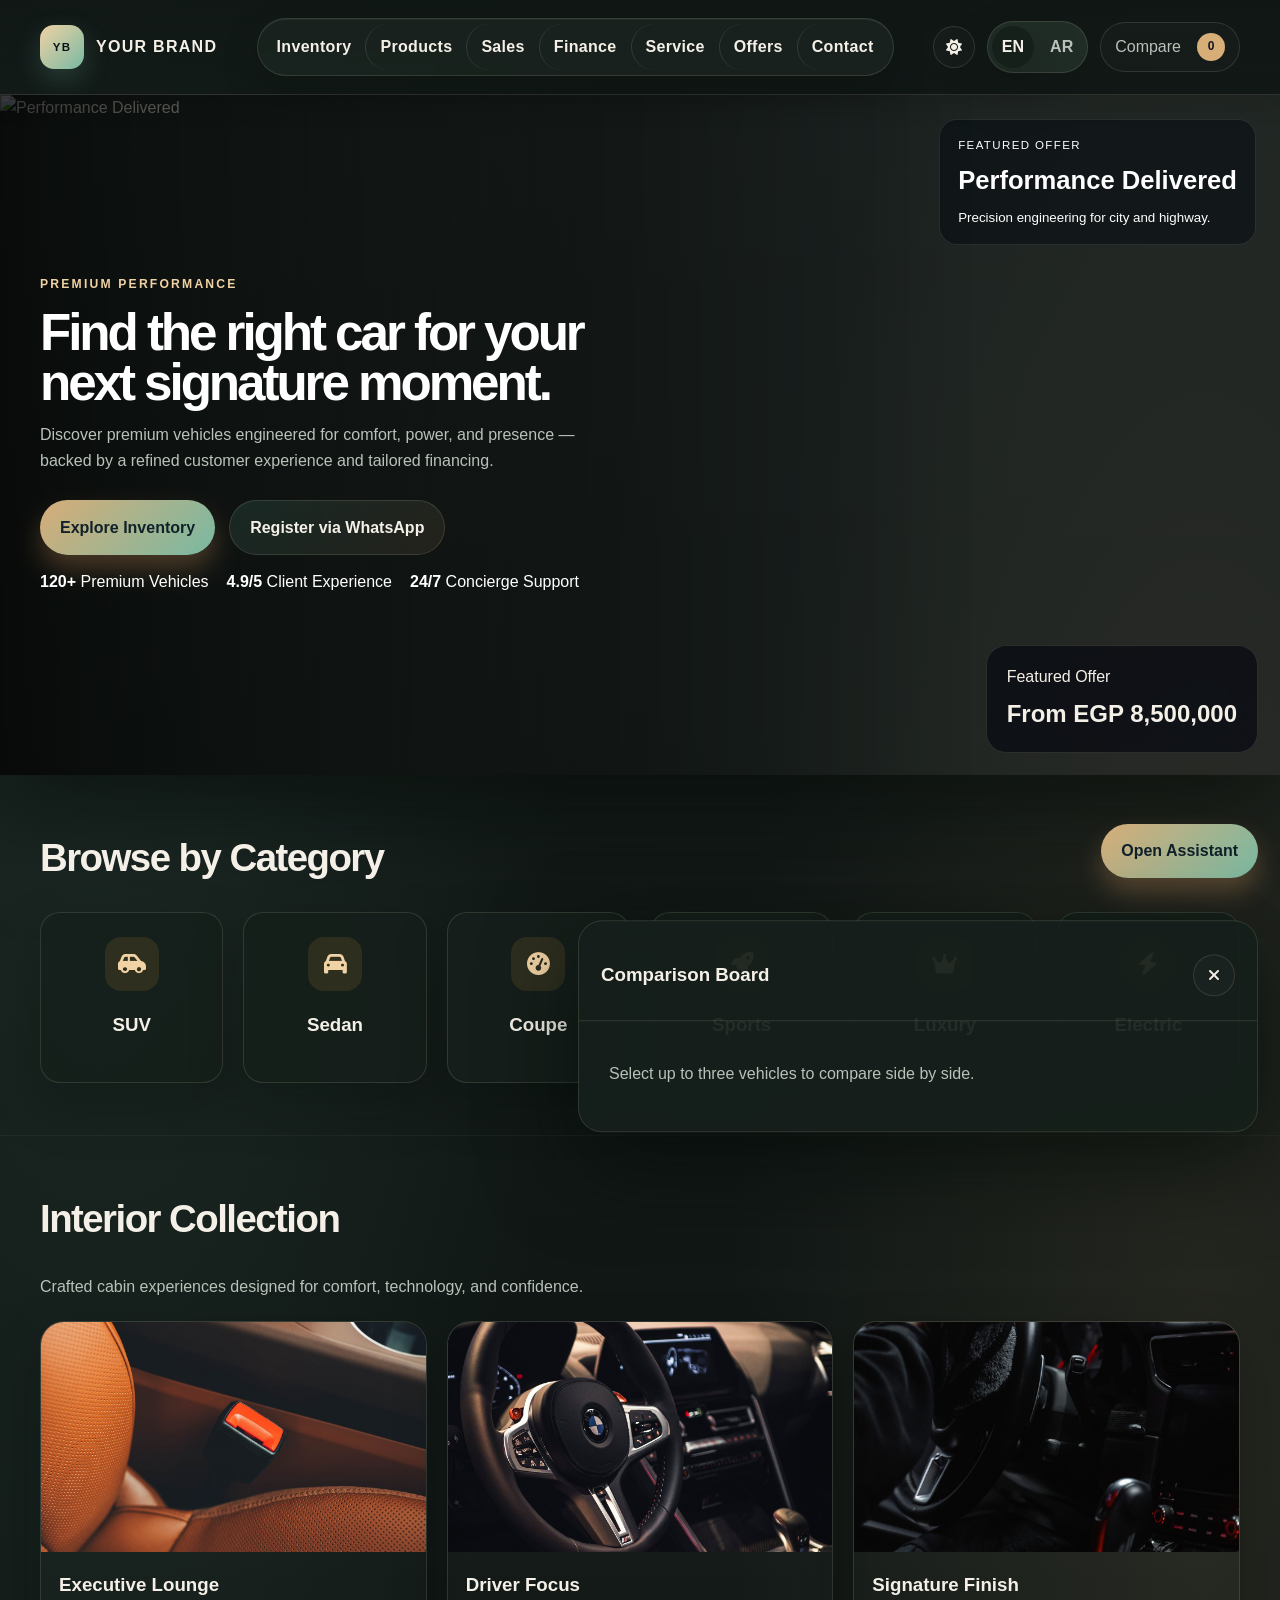
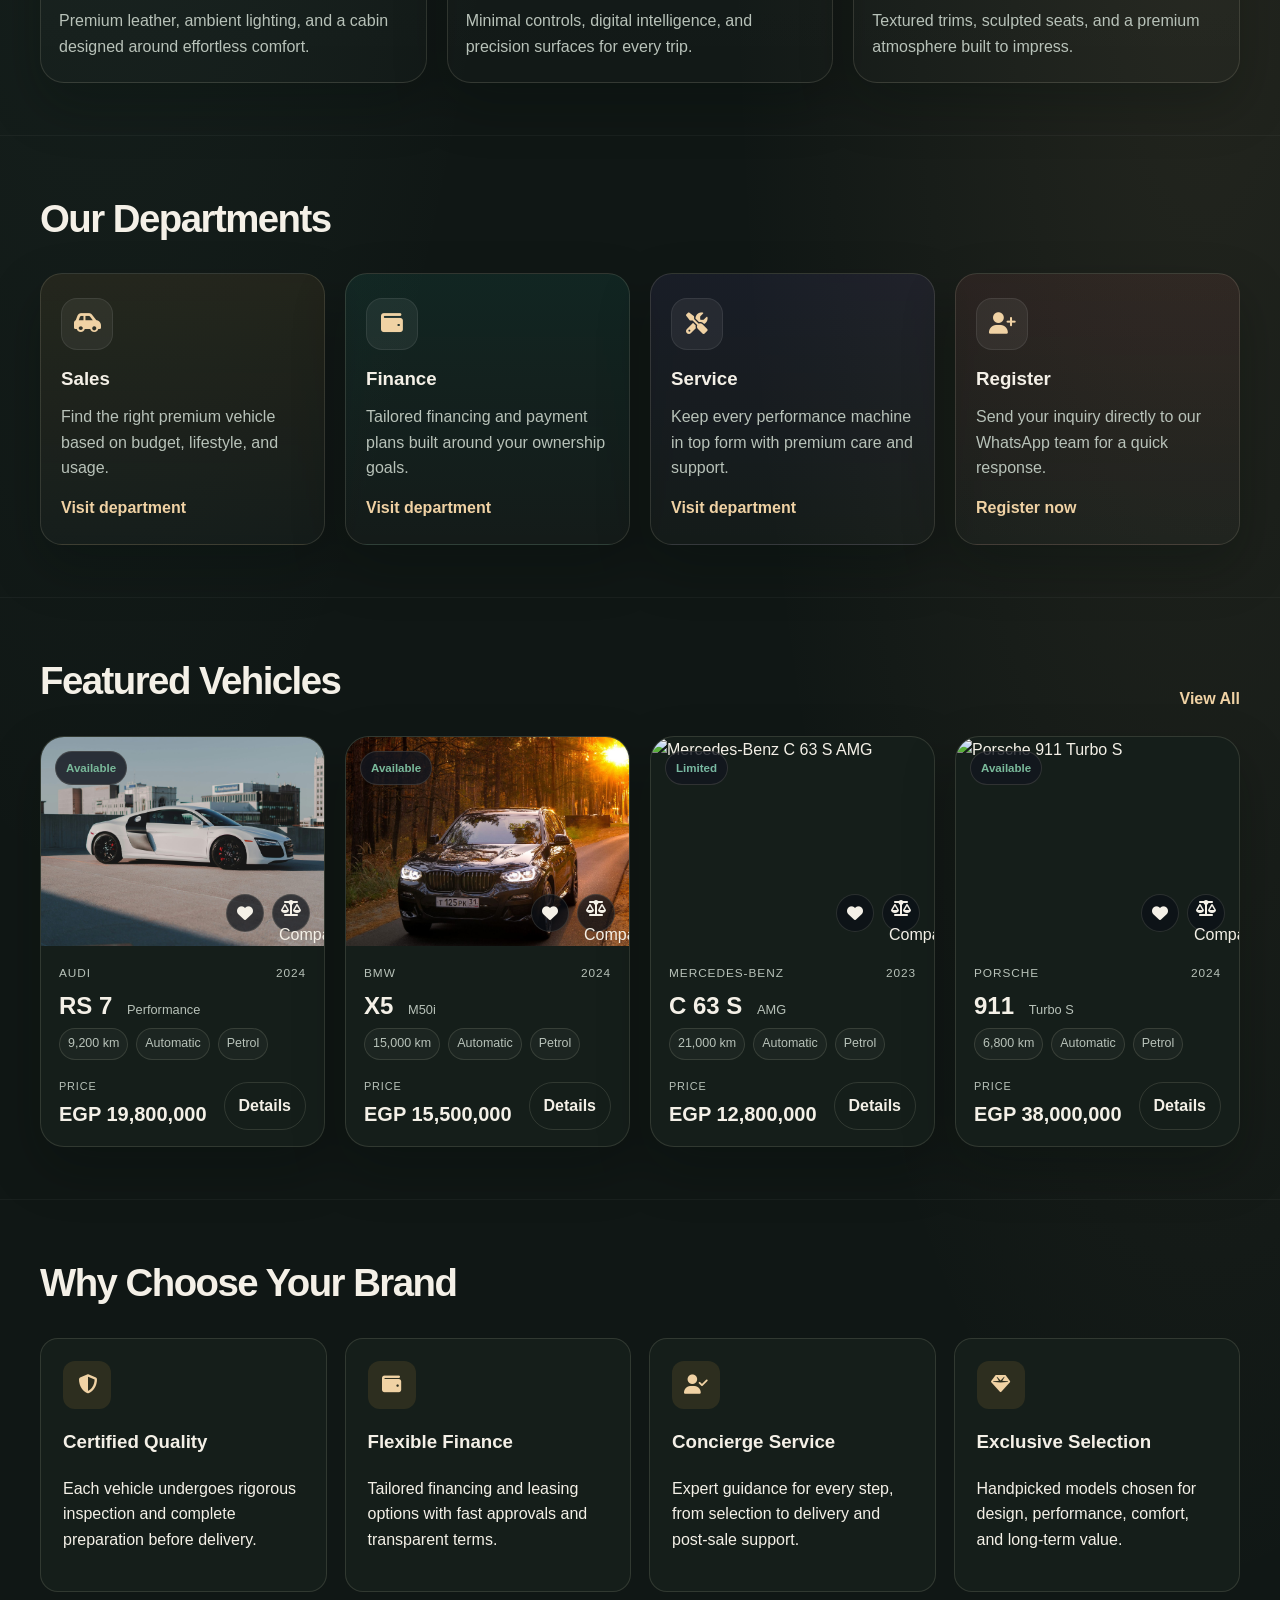
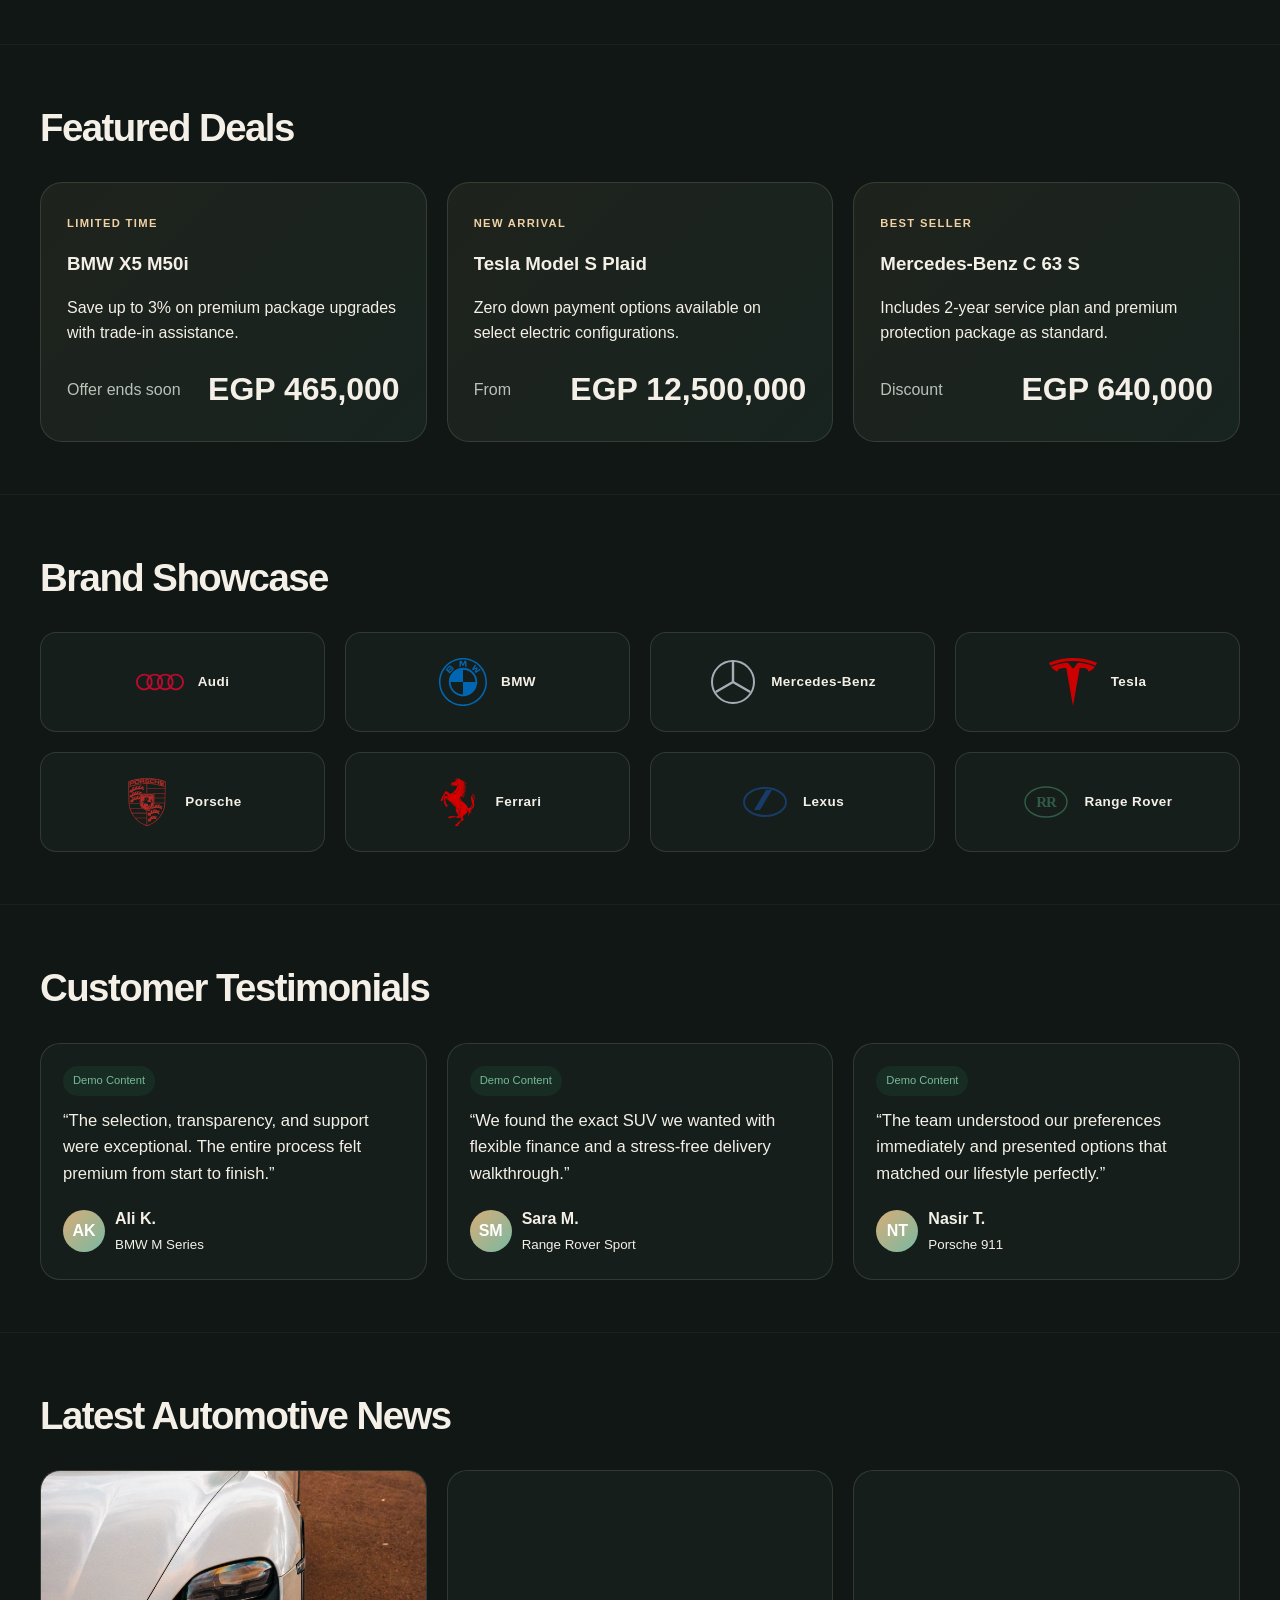
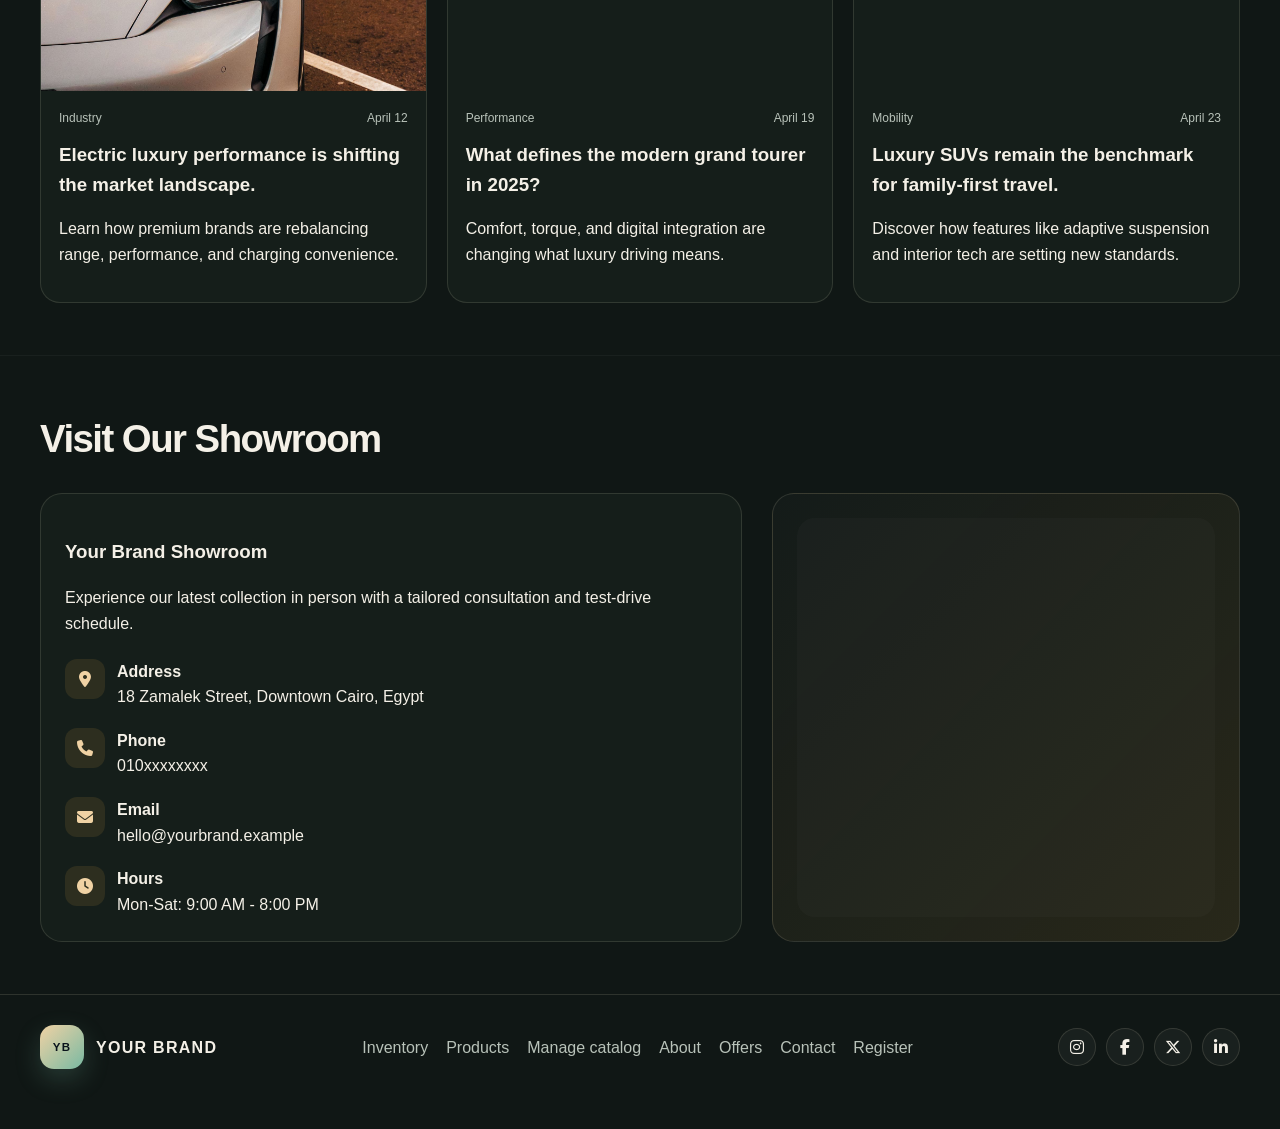
==== commit a6de6961: "Update" ====
--- a/index.html
+++ b/index.html
@@ -4,10 +4,15 @@
     <meta charset="UTF-8" />
     <meta name="viewport" content="width=device-width, initial-scale=1.0" />
     <meta name="description" content="Your Brand offers premium luxury, performance, and electric vehicles with concierge support and tailored financing." />
+    <meta property="og:type" content="website" />
+    <meta property="og:site_name" content="Your Brand" />
+    <meta property="og:title" content="Your Brand | Premium Car Dealership" />
+    <meta property="og:description" content="Explore premium vehicles, compare luxury cars, and discover tailored financing at Your Brand in Egypt." />
+    <meta property="og:locale" content="en_US" />
+    <meta name="twitter:card" content="summary" />
     <title>Your Brand | Premium Car Dealership</title>
-    <link rel="preconnect" href="https://fonts.googleapis.com" />
-    <link rel="preconnect" href="https://fonts.gstatic.com" crossorigin />
-    <link href="https://fonts.googleapis.com/css2?family=Inter:wght@400;500;600;700;800;900&display=swap" rel="stylesheet" />
+    <link rel="preconnect" href="https://cdnjs.cloudflare.com" crossorigin />
+    <link rel="preconnect" href="https://images.unsplash.com" crossorigin />
     <link rel="stylesheet" href="https://cdnjs.cloudflare.com/ajax/libs/font-awesome/6.5.2/css/all.min.css" />
     <link rel="stylesheet" href="styles.css" />
     <script src="vehicle-data.js" defer></script>
@@ -23,6 +28,7 @@
 
         <nav class="main-nav" aria-label="Main navigation" data-i18n-aria-label="mainNavigation">
           <a href="inventory.html" data-i18n="navInventory">Inventory</a>
+          <a href="products.html" data-i18n="navbarProducts">Products</a>
           <a href="sales.html" data-i18n="navSales">Sales</a>
           <a href="finance.html" data-i18n="navFinance">Finance</a>
           <a href="service.html" data-i18n="navService">Service</a>
@@ -94,21 +100,21 @@
           <p class="section-intro" data-i18n="interiorIntro">Crafted cabin experiences designed for comfort, technology, and confidence.</p>
           <div class="interior-grid">
             <article class="interior-card" data-reveal>
-              <img src="pexels-mohit-hambiria-92377455-17339319.jpg" alt="Executive lounge interior" />
+              <img src="assets/images/pexels-mohit-hambiria-92377455-17339319.jpg" alt="Executive lounge interior" loading="lazy" decoding="async" width="1280" height="1920" />
               <div class="interior-card__content">
                 <h3 data-i18n="interiorLounge">Executive Lounge</h3>
                 <p data-i18n="interiorDescription1">Premium leather, ambient lighting, and a cabin designed around effortless comfort.</p>
               </div>
             </article>
             <article class="interior-card" data-reveal>
-              <img src="pexels-jarne-aerts-3175149-6873675.jpg" alt="Driver-focused cabin" />
+              <img src="assets/images/pexels-jarne-aerts-3175149-6873675.jpg" alt="Driver-focused cabin" loading="lazy" decoding="async" width="1362" height="1920" />
               <div class="interior-card__content">
                 <h3 data-i18n="interiorDrive">Driver Focus</h3>
                 <p data-i18n="interiorDescription2">Minimal controls, digital intelligence, and precision surfaces for every trip.</p>
               </div>
             </article>
             <article class="interior-card" data-reveal>
-              <img src="pexels-tima-miroshnichenko-6872585.jpg" alt="Luxury interior detail" />
+              <img src="assets/images/pexels-tima-miroshnichenko-6872585.jpg" alt="Luxury interior detail" loading="lazy" decoding="async" width="1280" height="1920" />
               <div class="interior-card__content">
                 <h3 data-i18n="interiorSignature">Signature Finish</h3>
                 <p data-i18n="interiorDescription3">Textured trims, sculpted seats, and a premium atmosphere built to impress.</p>
@@ -321,7 +327,7 @@
           </div>
           <div class="news-grid">
             <article class="news-card">
-              <img src="pexels-photobombcars-11202317.jpg" alt="Electric vehicle news" />
+              <img src="assets/images/pexels-photobombcars-11202317.jpg" alt="Electric vehicle news" loading="lazy" decoding="async" width="1442" height="1920" />
               <div class="news-card__content">
                 <div class="meta"><span data-i18n="newsCategoryIndustry">Industry</span><span>April 12</span></div>
                 <h3 data-i18n="newsOneTitle">Electric luxury performance is shifting the market landscape.</h3>
@@ -329,7 +335,7 @@
               </div>
             </article>
             <article class="news-card">
-              <img src="pexels-a2pro-6509107.jpg" alt="Performance drive story" />
+              <img src="assets/images/pexels-a2pro-6509107.jpg" alt="Performance drive story" loading="lazy" decoding="async" width="1920" height="1080" />
               <div class="news-card__content">
                 <div class="meta"><span data-i18n="newsCategoryPerformance">Performance</span><span>April 19</span></div>
                 <h3 data-i18n="newsTwoTitle">What defines the modern grand tourer in 2025?</h3>
@@ -337,7 +343,7 @@
               </div>
             </article>
             <article class="news-card">
-              <img src="pexels-lgorincioi-8265503.jpg" alt="SUV and family mobility" />
+              <img src="assets/images/pexels-lgorincioi-8265503.jpg" alt="SUV and family mobility" loading="lazy" decoding="async" width="1280" height="1920" />
               <div class="news-card__content">
                 <div class="meta"><span data-i18n="newsCategoryMobility">Mobility</span><span>April 23</span></div>
                 <h3 data-i18n="newsThreeTitle">Luxury SUVs remain the benchmark for family-first travel.</h3>
@@ -415,6 +421,8 @@
         </div>
         <div class="footer-links">
           <a href="inventory.html">Inventory</a>
+          <a href="products.html" data-i18n="navbarProducts">Products</a>
+          <a href="admin.html" data-i18n="navAdmin">Manage catalog</a>
           <a href="#about">About</a>
           <a href="#offers">Offers</a>
           <a href="#contact">Contact</a>
--- a/styles.css
+++ b/styles.css
@@ -1,41 +1,42 @@
 :root {
-  --bg: #0a1018;
-  --bg-alt: #121d2d;
-  --panel: rgba(17, 24, 35, 0.92);
-  --panel-soft: #182738;
-  --line: rgba(196, 211, 235, 0.15);
-  --text: #edf5ff;
-  --muted: #b9c9d8;
-  --primary: #f6a96b;
-  --primary-strong: #ffd08a;
-  --secondary: #36d7bf;
-  --secondary-strong: #8df0dd;
-  --accent: #7a6dff;
-  --accent-soft: rgba(122, 109, 255, 0.17);
-  --success: #5ad9a3;
-  --danger: #ff6f7f;
-  --shadow: 0 30px 90px rgba(4, 9, 15, 0.7);
-  --soft-shadow: 0 22px 52px rgba(4, 9, 15, 0.28);
+  --bg: #101715;
+  --bg-alt: #17211d;
+  --panel: rgba(22, 31, 27, 0.94);
+  --panel-soft: #202c26;
+  --line: rgba(224, 215, 190, 0.14);
+  --text: #f4f0e7;
+  --muted: #b8c2b9;
+  --primary: #d7ad78;
+  --primary-strong: #f0d2a4;
+  --secondary: #79b9a2;
+  --secondary-strong: #a4d5c1;
+  --accent: #9caa91;
+  --accent-soft: rgba(156, 170, 145, 0.15);
+  --success: #79b99a;
+  --danger: #d98278;
+  --shadow: 0 30px 90px rgba(4, 10, 7, 0.62);
+  --soft-shadow: 0 22px 52px rgba(4, 10, 7, 0.26);
   --container: min(1200px, calc(100% - 40px));
 }
 
 body[data-theme="light"] {
-  --bg: #f5efe7;
-  --bg-alt: #f8f3eb;
-  --panel: rgba(255, 255, 255, 0.96);
-  --panel-soft: #f4ece1;
-  --line: rgba(42, 54, 70, 0.12);
-  --text: #1d2a37;
-  --muted: #597084;
-  --primary: #bd5d2a;
-  --primary-strong: #d77b45;
-  --secondary: #0f8f82;
-  --secondary-strong: #39b9aa;
-  --accent: #5f51d7;
-  --success: #16845a;
-  --danger: #d14c5f;
-  --shadow: 0 22px 54px rgba(38, 41, 47, 0.1);
-  --soft-shadow: 0 16px 38px rgba(38, 41, 47, 0.08);
+  --bg: #f3f0e8;
+  --bg-alt: #ebe8de;
+  --panel: rgba(255, 254, 249, 0.96);
+  --panel-soft: #ebe9df;
+  --line: rgba(40, 54, 46, 0.14);
+  --text: #202b25;
+  --muted: #607066;
+  --primary: #9b653b;
+  --primary-strong: #81512f;
+  --secondary: #397c68;
+  --secondary-strong: #286b58;
+  --accent: #65765e;
+  --accent-soft: rgba(101, 118, 94, 0.12);
+  --success: #287452;
+  --danger: #ae4c43;
+  --shadow: 0 22px 54px rgba(37, 45, 37, 0.1);
+  --soft-shadow: 0 16px 38px rgba(37, 45, 37, 0.08);
 }
 
 @media (prefers-reduced-motion: reduce) {
@@ -52,11 +53,11 @@
 body {
   margin: 0;
   background:
-    radial-gradient(circle at top left, rgba(242, 169, 75, 0.15), transparent 22%),
-    radial-gradient(circle at bottom right, rgba(42, 212, 191, 0.12), transparent 32%),
-    linear-gradient(180deg, rgba(255,255,255,0.04), transparent 18%), var(--bg);
+    radial-gradient(ellipse at 8% 0%, rgba(121, 185, 162, 0.12), transparent 30%),
+    radial-gradient(ellipse at 94% 24%, rgba(215, 173, 120, 0.1), transparent 28%),
+    linear-gradient(180deg, rgba(255,255,255,0.025), transparent 24%), var(--bg);
   color: var(--text);
-  font-family: "Segoe UI", Tahoma, Geneva, Verdana, sans-serif;
+  font-family: "Segoe UI", "Noto Sans Arabic", Tahoma, Geneva, Verdana, sans-serif;
   line-height: 1.6;
 }
 
@@ -64,16 +65,21 @@
   content: "";
   position: fixed;
   inset: 0;
-  background-image: linear-gradient(rgba(255,255,255,0.02), rgba(255,255,255,0.02));
-  background-size: 120px 120px;
-  opacity: 0.45;
+  background-image: radial-gradient(rgba(220, 210, 185, 0.14) 0.65px, transparent 0.65px);
+  background-size: 22px 22px;
+  opacity: 0.12;
   pointer-events: none;
 }
 
 body[data-theme="light"] {
   background:
-    radial-gradient(circle at top left, rgba(242, 169, 75, 0.16), transparent 22%),
-    linear-gradient(180deg, rgba(255,255,255,0.7), transparent 18%), var(--bg);
+    radial-gradient(ellipse at 8% 0%, rgba(57, 124, 104, 0.08), transparent 30%),
+    radial-gradient(ellipse at 94% 24%, rgba(155, 101, 59, 0.07), transparent 28%),
+    linear-gradient(180deg, rgba(255,255,255,0.62), transparent 24%), var(--bg);
+}
+
+body[data-theme="light"]::before {
+  background-image: radial-gradient(rgba(40, 54, 46, 0.16) 0.65px, transparent 0.65px);
 }
 
 img { max-width: 100%; display: block; }
@@ -83,6 +89,18 @@
 .container {
   width: var(--container);
   margin: 0 auto;
+}
+
+.sr-only {
+  position: absolute;
+  width: 1px;
+  height: 1px;
+  padding: 0;
+  margin: -1px;
+  overflow: hidden;
+  clip: rect(0, 0, 0, 0);
+  white-space: nowrap;
+  border: 0;
 }
 
 .site-header {
@@ -90,12 +108,12 @@
   top: 0;
   z-index: 1000;
   backdrop-filter: blur(18px);
-  background: linear-gradient(180deg, rgba(11, 17, 26, 0.84), rgba(15, 22, 31, 0.62));
+  background: linear-gradient(180deg, rgba(16, 23, 21, 0.94), rgba(16, 23, 21, 0.78));
   border-bottom: 1px solid var(--line);
   box-shadow: 0 8px 24px rgba(0, 0, 0, 0.12);
 }
 body[data-theme="light"] .site-header {
-  background: linear-gradient(180deg, rgba(255, 255, 255, 0.94), rgba(244, 238, 228, 0.82));
+  background: linear-gradient(180deg, rgba(249, 248, 242, 0.96), rgba(243, 240, 232, 0.88));
 }
 
 .header-inner {
@@ -119,12 +137,12 @@
   width: 44px;
   height: 44px;
   border-radius: 14px;
-  background: linear-gradient(135deg, var(--primary), var(--secondary), var(--accent));
+  background: linear-gradient(135deg, var(--primary-strong), var(--secondary));
   position: relative;
   display: grid;
   place-items: center;
   color: #09131b;
-  box-shadow: 0 12px 30px rgba(138, 125, 255, 0.35);
+  box-shadow: 0 10px 26px rgba(121, 185, 162, 0.22);
 }
 
 .brand-mark::before {
@@ -136,13 +154,16 @@
 .main-nav {
   display: flex;
   align-items: center;
-  gap: 10px;
-  color: rgba(255, 255, 255, 0.9);
-  background: rgba(7, 12, 17, 0.88);
-  border: 1px solid rgba(255,255,255,0.14);
+  gap: 0;
+  color: var(--text);
+  background: rgba(27, 37, 32, 0.82);
+  border: 1px solid var(--line);
   border-radius: 999px;
-  padding: 7px 8px;
-  box-shadow: inset 0 1px 0 rgba(255,255,255,0.08), 0 18px 42px rgba(4, 9, 17, 0.22);
+  padding: 5px;
+  box-shadow: inset 0 1px 0 rgba(255,255,255,0.06), 0 16px 38px rgba(4, 10, 7, 0.2);
+}
+body[data-theme="light"] .main-nav {
+  background: rgba(255, 254, 249, 0.82);
 }
 
 .main-nav a {
@@ -151,8 +172,12 @@
   font-weight: 700;
   letter-spacing: 0.02em;
   border-radius: 999px;
-  transition: all 0.25s ease;
-  color: rgba(255, 255, 255, 0.9);
+  transition: color 0.2s ease, background 0.2s ease, box-shadow 0.2s ease;
+  color: inherit;
+}
+
+.main-nav a + a {
+  border-inline-start: 1px solid var(--line);
 }
 
 .main-nav a::after {
@@ -162,7 +187,7 @@
   right: 12px;
   bottom: 4px;
   height: 2px;
-  background: linear-gradient(90deg, var(--secondary), var(--primary), var(--accent));
+  background: linear-gradient(90deg, var(--secondary), var(--primary));
   transform: scaleX(0);
   transform-origin: center;
   transition: transform 0.2s ease;
@@ -170,9 +195,14 @@
 
 .main-nav a:hover,
 .main-nav a:focus-visible {
-  color: #fff;
-  background: linear-gradient(135deg, rgba(246,169,107,0.12), rgba(54,215,191,0.12), rgba(122,109,255,0.12));
-  box-shadow: inset 0 0 0 1px rgba(255,255,255,0.08);
+  color: var(--primary-strong);
+  background: linear-gradient(135deg, rgba(215,173,120,0.12), rgba(121,185,162,0.1));
+  box-shadow: inset 0 0 0 1px rgba(215,173,120,0.12);
+}
+
+.main-nav a[aria-current="page"] {
+  color: var(--primary-strong);
+  background: linear-gradient(135deg, rgba(215,173,120,0.14), rgba(121,185,162,0.1));
 }
 
 .main-nav a:hover::after,
@@ -319,6 +349,7 @@
   line-height: 0.98;
   margin: 0;
   letter-spacing: -0.06em;
+  text-wrap: balance;
 }
 
 .hero-copy p {
@@ -469,6 +500,7 @@
   margin: 0;
   font-size: clamp(2rem, 3vw, 2.8rem);
   letter-spacing: -0.04em;
+  text-wrap: balance;
 }
 
 .section-header a {
@@ -923,7 +955,7 @@
 .offer-card {
   padding: 26px;
   border-radius: 22px;
-  background: linear-gradient(135deg, rgba(217,164,65,0.08), rgba(94,138,255,0.08));
+  background: linear-gradient(135deg, rgba(215,173,120,0.08), rgba(121,185,162,0.08));
   border: 1px solid var(--line);
 }
 .offer-card .tag {
@@ -1211,6 +1243,7 @@
   color: var(--muted);
   font-weight: 600;
 }
+.inventory-manage-link { margin-inline-start: auto; white-space: nowrap; }
 .sort-box select {
   background: var(--panel);
   border: 1px solid var(--line);
@@ -1662,6 +1695,27 @@
   gap: 10px;
   color: var(--muted);
 }
+.assistant-thinking {
+  display: flex;
+  align-items: center;
+  gap: 10px;
+  min-height: 34px;
+  color: var(--muted);
+}
+.assistant-thinking__dots { display: inline-flex; gap: 4px; }
+.assistant-thinking__dots i {
+  width: 6px;
+  height: 6px;
+  border-radius: 50%;
+  background: var(--primary-strong);
+  animation: assistant-dot-pulse 1s ease-in-out infinite;
+}
+.assistant-thinking__dots i:nth-child(2) { animation-delay: .14s; }
+.assistant-thinking__dots i:nth-child(3) { animation-delay: .28s; }
+@keyframes assistant-dot-pulse {
+  0%, 60%, 100% { opacity: .35; transform: translateY(0); }
+  30% { opacity: 1; transform: translateY(-3px); }
+}
 .assistant-card {
   display: flex;
   gap: 10px;
@@ -1727,6 +1781,10 @@
   font-weight: 700;
   cursor: pointer;
 }
+.assistant-form button:disabled, .assistant-chip:disabled {
+  cursor: wait;
+  opacity: .6;
+}
 
 .lightbox-overlay {
   position: fixed;
@@ -1782,24 +1840,391 @@
 }
 
 @media (max-width: 720px) {
-  .main-nav { display: none; }
-  .site-header { position: static; }
-  .header-inner { flex-wrap: wrap; }
+  :root { --container: calc(100% - 28px); }
+  .site-header { position: sticky; }
+  .header-inner {
+    display: grid;
+    grid-template-columns: minmax(0, 1fr) auto;
+    grid-template-rows: auto auto;
+    gap: 8px;
+    padding: 9px 0;
+  }
+  .brand {
+    grid-column: 1;
+    grid-row: 1;
+    min-width: 0;
+    gap: 7px;
+    font-size: 0.72rem;
+    letter-spacing: 0.025em;
+    white-space: nowrap;
+  }
+  .brand-mark { width: 34px; height: 34px; border-radius: 11px; }
+  .control-row {
+    grid-column: 2;
+    grid-row: 1;
+    min-width: 0;
+    justify-content: flex-end;
+    gap: 5px;
+    margin: 0;
+  }
+  .icon-button { flex: 0 0 34px; width: 34px; height: 34px; }
+  .lang-switcher { gap: 2px; padding: 3px; }
+  .lang-option { padding: 6px 7px; font-size: 0.75rem; }
+  .ghost-button { gap: 4px; padding: 7px 8px; font-size: 0.75rem; white-space: nowrap; }
+  .compare-badge { margin-inline-start: 2px; }
+  .main-nav {
+    display: flex;
+    flex-wrap: wrap;
+    grid-column: 1 / -1;
+    grid-row: 2;
+    order: 0;
+    flex: none;
+    width: 100%;
+    min-width: 0;
+    gap: 0;
+    overflow: hidden;
+    border: 1px solid var(--line);
+    border-radius: 15px;
+    padding: 0;
+    background:
+      radial-gradient(ellipse at 12% 0%, rgba(121,185,162,0.1), transparent 42%),
+      linear-gradient(145deg, rgba(19, 28, 24, 0.98), rgba(26, 37, 31, 0.96));
+    box-shadow: inset 0 1px 0 rgba(255,255,255,0.07), 0 10px 24px rgba(0,0,0,0.17);
+    -webkit-backdrop-filter: blur(14px);
+    backdrop-filter: blur(14px);
+  }
+  .main-nav a {
+    display: flex;
+    flex: 1 1 24%;
+    min-width: 64px;
+    justify-content: center;
+    align-items: center;
+    min-height: 43px;
+    padding: 8px 5px;
+    border: 0;
+    border-inline-start: 1px solid var(--line);
+    border-bottom: 1px solid var(--line);
+    border-radius: 0;
+    background: rgba(255,255,255,0.012);
+    color: rgba(244,240,231,0.84);
+    font-size: 0.76rem;
+    font-weight: 700;
+    line-height: 1.25;
+    text-align: center;
+    white-space: normal;
+    transition: color .2s ease, background .2s ease;
+  }
+  .main-nav a:hover, .main-nav a:focus-visible, .main-nav a[aria-current="page"] {
+    background: linear-gradient(135deg, rgba(215,173,120,0.16), rgba(121,185,162,0.12));
+    color: var(--primary-strong);
+    box-shadow: inset 0 -2px 0 var(--primary);
+  }
+  .main-nav a:active { background-color: var(--accent-soft); }
+  body[data-page="inventory"] .main-nav,
+  body[data-page="details"] .main-nav { justify-content: stretch; }
+  body[data-page="inventory"] .main-nav a,
+  body[data-page="details"] .main-nav a { flex-basis: 32%; }
+  body[data-theme="light"] .main-nav {
+    border-color: var(--line);
+    background:
+      radial-gradient(ellipse at 12% 0%, rgba(57,124,104,0.08), transparent 42%),
+      linear-gradient(145deg, rgba(255,254,249,0.98), rgba(235,232,222,0.96));
+    box-shadow: inset 0 1px 0 rgba(255,255,255,0.85), 0 8px 20px rgba(37,45,37,0.08);
+  }
+  body[data-theme="light"] .main-nav a {
+    color: #34463c;
+  }
+  body[data-theme="light"] .main-nav a:hover,
+  body[data-theme="light"] .main-nav a:focus-visible,
+  body[data-theme="light"] .main-nav a[aria-current="page"] {
+    background: linear-gradient(135deg, rgba(155,101,59,0.13), rgba(57,124,104,0.1));
+    color: #202b25;
+    box-shadow: inset 0 -2px 0 var(--primary);
+  }
   .hero { padding: 0; }
+  .hero-inner { display: flex; flex-direction: column; }
   .hero-copy {
-    inset-inline-start: 24px;
-    width: calc(100% - 48px);
+    position: relative;
+    inset: auto;
+    transform: none;
+    width: var(--container);
+    margin: 0 auto;
+    padding: 26px 0 18px;
   }
-  .hero-copy h1 { font-size: clamp(2.2rem, 8vw, 3.8rem); }
-  .hero-gallery { height: clamp(460px, 125vw, 600px); }
-  .hero-slide__content, .hero-badge { display: none; }
+  .hero-copy h1 { font-size: clamp(2rem, 8vw, 3rem); line-height: 1.08; letter-spacing: -0.035em; }
+  .hero-copy h1, .hero-copy p, .hero-copy .hero-metrics, .hero-copy .hero-metrics strong { color: var(--text); }
+  .hero-copy .eyebrow { color: var(--primary-strong); }
+  .hero-gallery { height: clamp(300px, 88vw, 430px); }
+  .hero-slide__content {
+    display: flex;
+    top: 14px;
+    right: 14px;
+    left: 14px;
+    max-width: none;
+    padding: 12px 14px;
+    gap: 4px;
+    border-radius: 14px;
+  }
+  .hero-slide__content span { font-size: 0.66rem; }
+  .hero-slide__content strong { font-size: clamp(1.05rem, 5vw, 1.5rem); }
+  .hero-slide__content small { font-size: 0.78rem; }
+  .hero-badge {
+    display: block;
+    right: 14px;
+    bottom: 14px;
+    min-width: 0;
+    max-width: calc(100% - 28px);
+    padding: 10px 12px;
+    border-radius: 14px;
+    font-size: 0.68rem;
+  }
+  .hero-badge strong { font-size: 1rem; }
+  .section { padding: 36px 0; }
+  .category-grid { grid-template-columns: repeat(2, minmax(0, 1fr)); gap: 12px; }
   .brand-pill { flex-direction: column; gap: 8px; min-height: 112px; padding: 14px 8px; }
   .brand-pill__logo { flex-basis: 42px; width: 42px; height: 42px; }
   .brand-pill__wordmark { font-size: 0.72rem; text-align: center; }
-  .featured-grid, .category-grid, .department-grid, .why-grid, .offers-grid, .news-grid, .testimonial-grid, .inventory-grid, .similar-grid, .favorites-grid, .form-grid, .register-form .form-grid { grid-template-columns: 1fr; }
+  .featured-grid, .department-grid, .why-grid, .offers-grid, .news-grid, .testimonial-grid, .inventory-grid, .similar-grid, .favorites-grid, .interior-grid, .form-grid, .register-form .form-grid { grid-template-columns: minmax(0, 1fr); }
+  .offer-card { min-width: 0; padding: 20px; }
+  .offer-card .offer-meta { flex-wrap: wrap; gap: 8px; }
+  .inventory-page, .detail-page, .register-page { padding: 28px 0 52px; }
+  .inventory-shell { gap: 18px; }
+  .filters-panel, .register-sidebar, .register-form, .image-gallery, .detail-card, .finance-panel, .booking-panel { padding: 16px; }
+  .toolbar { align-items: stretch; flex-wrap: wrap; }
+  .sort-box { flex: 1 1 100%; min-width: 0; }
+  .sort-box select { width: 100%; }
+  .inventory-manage-link { width: 100%; justify-content: center; }
+  .detail-price-line { align-items: flex-start; flex-wrap: wrap; }
+  .big-price { font-size: clamp(1.4rem, 6vw, 2rem); overflow-wrap: anywhere; }
+  .gallery-thumbs { gap: 6px; }
+  .thumb-button { border-radius: 10px; }
+  .form-footer, .register-footer { align-items: stretch; flex-direction: column; gap: 12px; }
+  .form-footer > *, .register-footer > * { width: 100%; }
+  .form-field label { letter-spacing: 0.035em; }
+  .form-field input, .form-field select, .form-field textarea, .filter-select, .filter-input { font-size: 16px; }
+  .compare-panel {
+    right: 8px;
+    bottom: 8px;
+    left: 8px;
+    width: auto;
+    max-height: min(72vh, 560px);
+    border-radius: 18px;
+  }
+  .compare-panel__header { padding: 14px 16px 10px; }
+  .compare-panel__body { padding: 0 12px 12px; overflow-x: auto; }
+  .compare-table { min-width: 540px; }
+  .assistant-widget {
+    right: 10px;
+    bottom: 68px;
+    left: 10px;
+    display: none;
+    flex-direction: column;
+    width: auto;
+    max-width: none;
+    max-height: min(68vh, 560px);
+    max-height: min(68dvh, 560px);
+    border-radius: 20px;
+  }
+  .assistant-widget.is-open { display: flex; }
+  .assistant-header { flex: 0 0 auto; padding: 12px 14px; }
+  .assistant-body { flex: 1 1 auto; min-height: 80px; max-height: none; }
+  .assistant-quick-questions { max-height: 104px; overflow-y: auto; padding: 10px 12px 0; }
+  .assistant-chip { padding: 7px 9px; font-size: 0.7rem; }
+  .assistant-form { flex: 0 0 auto; padding: 10px 12px 12px; }
+  .assistant-form form { grid-template-columns: minmax(0, 1fr) auto; }
+  .assistant-reopen { right: 12px; bottom: 12px; padding: 11px 15px; }
   .section-header { align-items: start; flex-direction: column; }
   .footer-inner { flex-direction: column; align-items: flex-start; }
-  .compare-panel { right: 10px; left: 10px; width: auto; }
+}
+
+@media (max-width: 380px) {
+  :root { --container: calc(100% - 20px); }
+  .header-inner { grid-template-columns: 1fr; grid-template-rows: auto auto auto; gap: 7px; }
+  .brand { grid-row: 1; }
+  .control-row { grid-row: 2; grid-column: 1; justify-content: flex-start; }
+  .main-nav { grid-row: 3; }
+  .hero-copy { padding-top: 20px; }
+  .hero-metrics { gap: 10px; font-size: 0.8rem; }
+  .category-grid { gap: 8px; }
+  .category-card { padding: 14px 10px; }
+}
+
+.admin-page, .products-page { padding: 48px 0 72px; min-height: calc(100vh - 100px); }
+.admin-heading, .admin-list-heading, .products-heading {
+  display: flex;
+  align-items: center;
+  justify-content: space-between;
+  gap: 18px;
+}
+.admin-heading { margin-bottom: 22px; }
+.admin-heading h1, .products-heading h1 {
+  margin: 4px 0 0;
+  font-size: clamp(2rem, 5vw, 3.4rem);
+  line-height: 1.1;
+}
+.admin-local-notice {
+  display: flex;
+  align-items: flex-start;
+  gap: 12px;
+  margin: 0 0 18px;
+  padding: 15px 18px;
+  border: 1px solid rgba(246, 169, 107, 0.35);
+  border-radius: 16px;
+  background: rgba(246, 169, 107, 0.08);
+  color: var(--muted);
+}
+.admin-local-notice i { margin-top: 5px; color: var(--primary-strong); }
+.admin-local-notice p { margin: 0; }
+.admin-status { min-height: 1.5em; margin: 0 0 12px; color: var(--success); }
+.admin-status.is-error { color: var(--danger); }
+.admin-status:empty { display: none; }
+.admin-tabs {
+  display: flex;
+  gap: 8px;
+  margin: 14px 0 18px;
+  padding: 6px;
+  width: fit-content;
+  max-width: 100%;
+  border: 1px solid var(--line);
+  border-radius: 16px;
+  background: var(--panel);
+}
+.admin-tab {
+  border: 0;
+  border-radius: 11px;
+  padding: 10px 18px;
+  background: transparent;
+  color: var(--muted);
+  font-weight: 700;
+  cursor: pointer;
+}
+.admin-tab.is-active {
+  background: linear-gradient(135deg, var(--primary), var(--primary-strong));
+  color: #111722;
+}
+.admin-panel, .admin-editor {
+  border: 1px solid var(--line);
+  border-radius: 22px;
+  padding: 20px;
+  background: var(--panel);
+  box-shadow: var(--soft-shadow);
+}
+.admin-list-heading { margin-bottom: 16px; }
+.admin-list-heading .btn { flex: 0 0 auto; }
+.admin-count { margin: 0; color: var(--muted); font-weight: 700; }
+.admin-editor { margin-bottom: 22px; }
+.admin-editor[hidden], [data-admin-panel][hidden], #products-grid[hidden] { display: none !important; }
+.admin-editor h2 { margin: 0 0 18px; font-size: 1.35rem; }
+.admin-form-grid {
+  display: grid;
+  grid-template-columns: repeat(3, minmax(0, 1fr));
+  gap: 14px;
+}
+.admin-form-wide { grid-column: 1 / -1; }
+.admin-editor .form-field > span { color: var(--muted); font-size: 0.84rem; font-weight: 700; }
+.admin-editor .form-field input, .admin-editor .form-field select, .admin-editor .form-field textarea {
+  min-width: 0;
+  border: 1px solid var(--line);
+  border-radius: 12px;
+  background: var(--bg-alt);
+  color: var(--text);
+  padding: 11px 12px;
+}
+.admin-editor .form-field select option { background: var(--bg-alt); color: var(--text); }
+.admin-editor-actions, .admin-item__actions { display: flex; flex-wrap: wrap; gap: 9px; }
+.admin-editor-actions { margin-top: 18px; }
+.admin-list { display: grid; gap: 10px; }
+.admin-item {
+  display: grid;
+  grid-template-columns: 90px minmax(0, 1fr) auto;
+  align-items: center;
+  gap: 16px;
+  padding: 12px;
+  border: 1px solid var(--line);
+  border-radius: 16px;
+  background: rgba(255,255,255,0.025);
+}
+.admin-item > img {
+  width: 90px;
+  height: 66px;
+  border-radius: 10px;
+  background: var(--panel-soft);
+  object-fit: cover;
+}
+.admin-item__details { display: grid; min-width: 0; gap: 3px; }
+.admin-item__details strong { overflow-wrap: anywhere; }
+.admin-item__details span, .admin-empty { color: var(--muted); }
+.admin-item__actions .btn { min-height: 38px; padding: 7px 12px; }
+.btn-danger {
+  border: 1px solid rgba(255,111,127,.35);
+  background: rgba(255,111,127,.1);
+  color: var(--danger);
+}
+.btn-danger:hover { background: rgba(255,111,127,.18); }
+.admin-empty { margin: 4px 0; }
+.products-heading {
+  display: block;
+  max-width: 760px;
+  margin: 0 auto 34px;
+  text-align: center;
+}
+.products-heading p { margin: 12px 0 0; color: var(--muted); }
+.products-grid {
+  display: grid;
+  grid-template-columns: repeat(3, minmax(0, 1fr));
+  gap: 20px;
+}
+.product-card {
+  overflow: hidden;
+  border: 1px solid var(--line);
+  border-radius: 22px;
+  background: var(--panel);
+  box-shadow: var(--soft-shadow);
+}
+.product-card__media {
+  display: grid;
+  min-height: 210px;
+  place-items: center;
+  overflow: hidden;
+  background: linear-gradient(135deg, var(--panel-soft), rgba(54,215,191,.08));
+}
+.product-card__media img { width: 100%; height: 220px; object-fit: cover; }
+.product-card__body { padding: 18px; }
+.product-card__body h2 { margin: 0 0 7px; font-size: 1.15rem; }
+.product-card__body p { min-height: 3.2em; margin: 0; color: var(--muted); }
+.product-card__footer {
+  display: flex;
+  align-items: center;
+  justify-content: space-between;
+  gap: 12px;
+  margin-top: 16px;
+  padding-top: 13px;
+  border-top: 1px solid var(--line);
+}
+.product-card__footer strong { color: var(--primary-strong); }
+.product-card__footer span { font-size: .82rem; font-weight: 700; }
+.is-in-stock { color: var(--success); }
+.is-out-of-stock { color: var(--danger); }
+.products-empty { max-width: 650px; margin: 0 auto; text-align: center; }
+.products-empty h2 { margin: 0 0 14px; font-size: 1.15rem; }
+@media (max-width: 900px) {
+  .admin-form-grid { grid-template-columns: repeat(2, minmax(0, 1fr)); }
+  .products-grid { grid-template-columns: repeat(2, minmax(0, 1fr)); }
+}
+@media (max-width: 600px) {
+  .admin-page, .products-page { padding: 28px 0 48px; }
+  .admin-heading, .admin-list-heading { align-items: stretch; flex-direction: column; }
+  .admin-heading .btn, .admin-list-heading .btn { width: 100%; justify-content: center; }
+  .admin-tabs { width: 100%; }
+  .admin-tab { flex: 1; padding-inline: 8px; }
+  .admin-panel, .admin-editor { padding: 14px; border-radius: 17px; }
+  .admin-form-grid { grid-template-columns: minmax(0, 1fr); }
+  .admin-form-wide { grid-column: auto; }
+  .admin-item { grid-template-columns: 68px minmax(0, 1fr); gap: 10px; }
+  .admin-item > img { width: 68px; height: 60px; }
+  .admin-item__actions { grid-column: 1 / -1; }
+  .admin-item__actions .btn { flex: 1; }
+  .products-grid { grid-template-columns: minmax(0, 1fr); }
 }
 
 @media (prefers-reduced-motion: reduce) {
